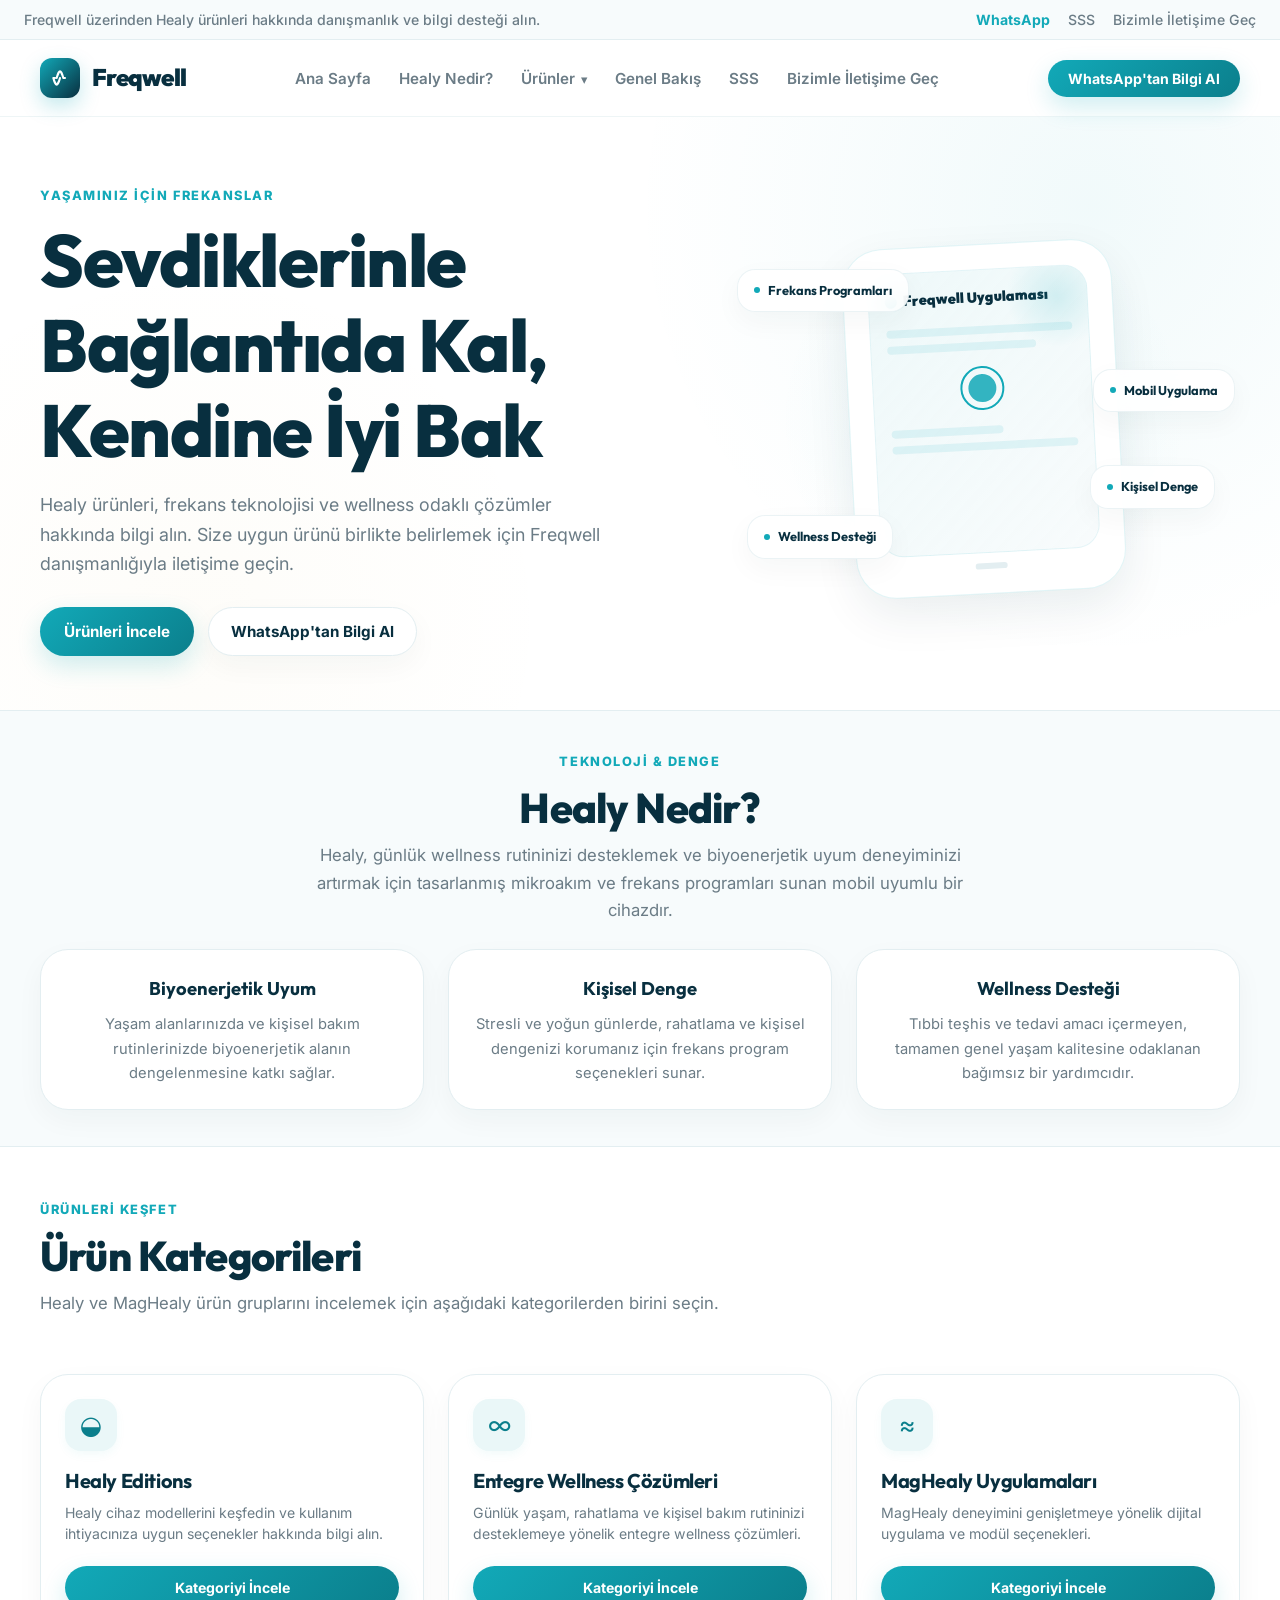
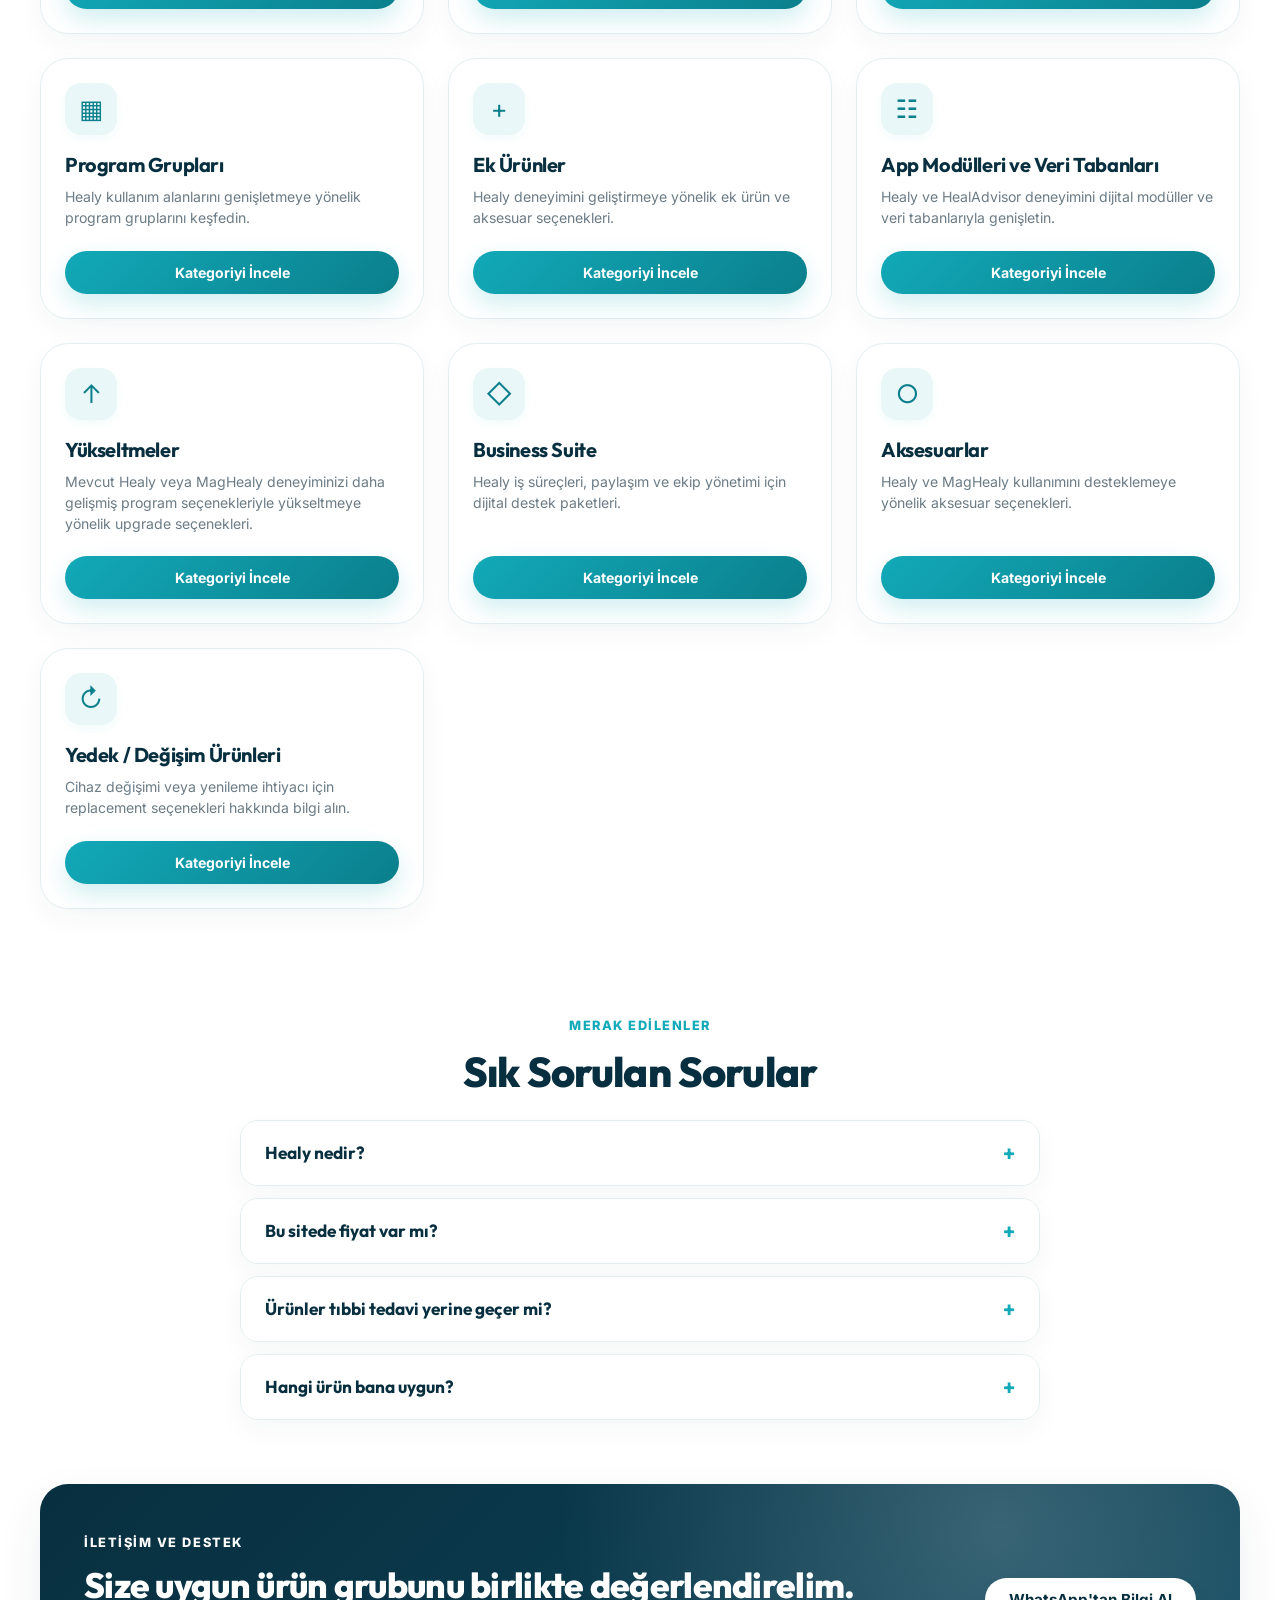
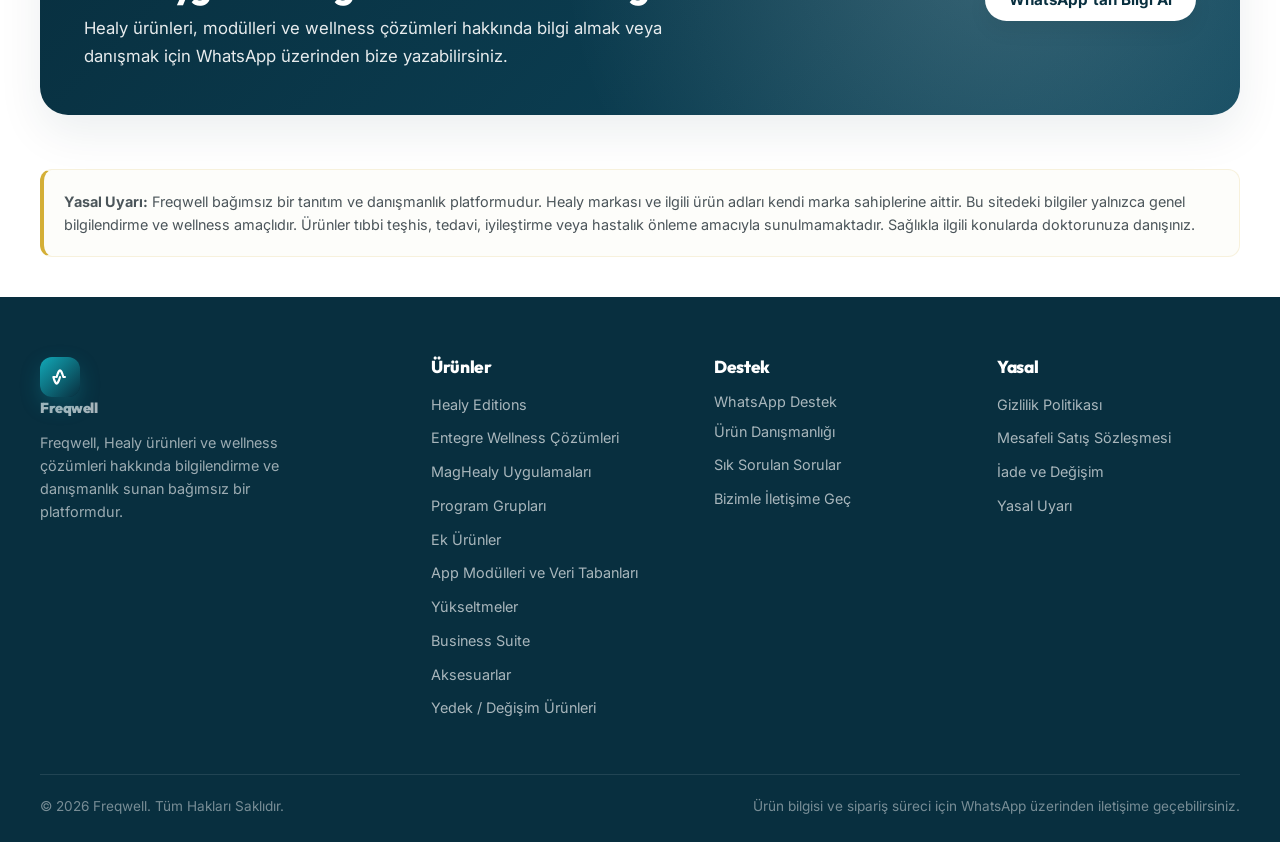
==== index.html @ 941a9c40 "Sıfırdan temiz yükleme" ====
<!DOCTYPE html>
<html lang="tr">
<head>
  <meta charset="UTF-8" />
  <meta name="viewport" content="width=device-width, initial-scale=1.0" />
  <title>Freqwell | Healy Ürünleri ve Wellness Danışmanlığı</title>
  <meta name="description" content="Freqwell üzerinden Healy ürünleri, program grupları, modüller ve wellness çözümleri hakkında bilgi alın. Ürün seçimi için WhatsApp üzerinden danışmanlık alın." />
  <meta name="robots" content="index, follow" />
  
  <!-- Open Graph / Facebook -->
  <meta property="og:type" content="website" />
  <meta property="og:url" content="https://freqwell.com/" />
  <meta property="og:title" content="Freqwell | Healy Ürünleri ve Wellness Danışmanlığı" />
  <meta property="og:description" content="Freqwell üzerinden Healy ürünleri ve wellness çözümleri hakkında bilgi edinin ve WhatsApp üzerinden ücretsiz danışmanlık alın." />
  <meta property="og:image" content="" />

  <!-- Twitter -->
  <meta property="twitter:card" content="summary_large_image" />
  <meta property="twitter:title" content="Freqwell | Healy Ürünleri ve Wellness Danışmanlığı" />
  <meta property="twitter:description" content="Freqwell üzerinden Healy ürünleri ve wellness çözümleri hakkında bilgi edinin ve WhatsApp üzerinden ücretsiz danışmanlık alın." />

  <link rel="stylesheet" href="css/style.css" />
</head>
<body data-page="home">

  <!-- 1. ÜST PROMO BAR -->
  <div class="topbar">
    <p>Freqwell üzerinden Healy ürünleri hakkında danışmanlık ve bilgi desteği alın.</p>
    <div class="topbar-links">
      <button class="link-button" data-whatsapp-general aria-label="WhatsApp Destek">WhatsApp</button>
      <a href="#faq">SSS</a>
      <a href="#contact">Bizimle İletişime Geç</a>
    </div>
  </div>

  <!-- 2. HEADER / NAVBAR -->
  <header class="site-header" id="siteHeader">
    <nav class="navbar container">
      <a class="logo" href="index.html" aria-label="Freqwell ana sayfa">
        <div class="logo-mark" aria-hidden="true">
          <svg class="logo-mark-svg" viewBox="0 0 24 24">
            <path d="M4 12h2M8 12c1-4 3-8 4-8s3 4 4 8m-4 0c-1 4-3 8-4 8s-3-4-4-8m12 0h2" />
          </svg>
        </div>
        <span>Freqwell</span>
      </a>

      <button class="menu-toggle" id="menuToggle" aria-label="Menüyü aç veya kapat" aria-expanded="false">
        <span></span>
        <span></span>
        <span></span>
      </button>

      <div class="nav-links" id="navLinks">
        <a href="#home">Ana Sayfa</a>
        <a href="#healy-nedir">Healy Nedir?</a>
        <div class="dropdown">
          <a href="#products">Ürünler <span style="font-size: 0.8rem; margin-left: 2px;">▾</span></a>
          <div class="dropdown-menu">
            <a href="pages/category-overview.html?category=editions">Healy Editions</a>
            <a href="pages/category-overview.html?category=integrated-wellness">Entegre Wellness Çözümleri</a>
            <a href="pages/category-overview.html?category=maghealy-applications">MagHealy Uygulamaları</a>
            <a href="pages/category-overview.html?category=program-groups">Program Grupları</a>
            <a href="pages/category-overview.html?category=add-ons">Ek Ürünler</a>
            <a href="pages/category-overview.html?category=app-modules">App Modülleri ve Veri Tabanları</a>
            <a href="pages/category-overview.html?category=upgrades">Yükseltmeler</a>
            <a href="pages/category-overview.html?category=business-suite">Business Suite</a>
            <a href="pages/category-overview.html?category=accessories">Aksesuarlar</a>
            <a href="pages/category-overview.html?category=replacements">Yedek / Değişim Ürünleri</a>
          </div>
        </div>
        <a href="pages/category-overview.html?category=editions">Genel Bakış</a>
        <a href="#faq">SSS</a>
        <a href="#contact">Bizimle İletişime Geç</a>
      </div>

      <button class="primary-btn header-cta" data-whatsapp-general>WhatsApp'tan Bilgi Al</button>
    </nav>
  </header>

  <main>
    <!-- 3. HERO ALANI -->
    <section class="shop-hero" id="home">
      <div class="container hero-grid">
        <div class="hero-copy reveal">
          <span class="eyebrow">Yaşamınız İçin Frekanslar</span>
          <h1>Sevdiklerinle Bağlantıda Kal, Kendine İyi Bak</h1>
          <p>
            Healy ürünleri, frekans teknolojisi ve wellness odaklı çözümler hakkında bilgi alın. Size uygun ürünü birlikte belirlemek için Freqwell danışmanlığıyla iletişime geçin.
          </p>
          <div class="hero-actions">
            <a class="primary-btn" href="#products">Ürünleri İncele</a>
            <button class="secondary-btn" data-whatsapp-general>WhatsApp'tan Bilgi Al</button>
          </div>
        </div>

        <div class="hero-visual reveal" aria-label="Soyut ürün ve uygulama mockup vitrini">
          <div class="mock-device">
            <div class="mock-screen">
              <div class="mock-app-logo">
                <span></span>
                Freqwell Uygulaması
              </div>
              <div class="mock-screen-content">
                <div class="mock-bar"></div>
                <div class="mock-bar medium"></div>
                <div class="mock-app-circle"></div>
                <div class="mock-bar short"></div>
                <div class="mock-bar"></div>
              </div>
            </div>
            <div class="mock-dot"></div>
          </div>
          <div class="floating-card one">Frekans Programları</div>
          <div class="floating-card two">Mobil Uygulama</div>
          <div class="floating-card three">Wellness Desteği</div>
          <div class="floating-card four">Kişisel Denge</div>
        </div>
      </div>
    </section>



    <!-- EK: HEALY NEDİR BİLGİLENDİRME BANT ALANI -->
    <section class="info-band" id="healy-nedir">
      <div class="container">
        <div class="section-heading center reveal">
          <span class="eyebrow">Teknoloji & Denge</span>
          <h2>Healy Nedir?</h2>
          <p>
            Healy, günlük wellness rutininizi desteklemek ve biyoenerjetik uyum deneyiminizi artırmak için tasarlanmış mikroakım ve frekans programları sunan mobil uyumlu bir cihazdır.
          </p>
        </div>
        <div class="info-grid">
          <div class="info-card reveal">
            <strong>Biyoenerjetik Uyum</strong>
            <p>Yaşam alanlarınızda ve kişisel bakım rutinlerinizde biyoenerjetik alanın dengelenmesine katkı sağlar.</p>
          </div>
          <div class="info-card reveal">
            <strong>Kişisel Denge</strong>
            <p>Stresli ve yoğun günlerde, rahatlama ve kişisel dengenizi korumanız için frekans program seçenekleri sunar.</p>
          </div>
          <div class="info-card reveal">
            <strong>Wellness Desteği</strong>
            <p>Tıbbi teşhis ve tedavi amacı içermeyen, tamamen genel yaşam kalitesine odaklanan bağımsız bir yardımcıdır.</p>
          </div>
        </div>
      </div>
    </section>

    <!-- 5. SHOP / ÜRÜNLER BÖLÜMÜ -->
    <section class="products-section" id="products">
      <div class="container">
        <div class="section-heading reveal">
          <span class="eyebrow">Ürünleri Keşfet</span>
          <h2>Ürün Kategorileri</h2>
          <p>Healy ve MagHealy ürün gruplarını incelemek için aşağıdaki kategorilerden birini seçin.</p>
        </div>

        <div id="productSections" class="product-sections">
          <!-- JS dinamik olarak kategorileri ve ürün kartlarını basacak -->
        </div>
      </div>
    </section>

    <!-- 7. SIK SORULAN SORULAR -->
    <section class="faq-section" id="faq">
      <div class="container narrow">
        <div class="section-heading center reveal">
          <span class="eyebrow">Merak Edilenler</span>
          <h2>Sık Sorulan Sorular</h2>
        </div>

        <div class="faq-list reveal">
          <div class="faq-item">
            <button class="faq-question">Healy nedir?</button>
            <div class="faq-answer">
              Healy, mobil uygulama ile kullanılan frekans ve mikroakım temelli wellness cihazları ve dijital programlardan oluşan bir ekosistem olarak tanıtılır. Kişisel kullanım deneyiminde biyoenerjetik uyumu destekler.
            </div>
          </div>
          <div class="faq-item">
            <button class="faq-question">Bu sitede fiyat var mı?</button>
            <div class="faq-answer">
              Hayır. Freqwell'de fiyat, ödeme veya sepet sistemi yoktur. Ürün bilgisi ve danışmanlık almak için doğrudan WhatsApp üzerinden bizimle iletişime geçebilirsiniz.
            </div>
          </div>
          <div class="faq-item">
            <button class="faq-question">Ürünler tıbbi tedavi yerine geçer mi?</button>
            <div class="faq-answer">
              Hayır. Bu sitedeki bilgiler yalnızca genel bilgilendirme ve wellness amaçlıdır. Cihazlar tıbbi teşhis, tedavi, iyileştirme veya hastalık önleme amacıyla sunulmamaktadır. Sağlık konularında mutlaka doktorunuza danışınız.
            </div>
          </div>
          <div class="faq-item">
            <button class="faq-question">Hangi ürün bana uygun?</button>
            <div class="faq-answer">
              Ürün seçimi kişisel kullanım rutininize, hedeflerinize ve mevcut cihaz durumunuza göre değişebilir. Size en uygun ürün grubunu belirlemek için WhatsApp üzerinden ücretsiz bilgi ve danışmanlık alabilirsiniz.
            </div>
          </div>
        </div>
      </div>
    </section>

    <!-- 8. İLETİŞİM / CTA -->
    <section class="contact-cta" id="contact">
      <div class="container cta-card reveal">
        <div>
          <span class="eyebrow">İletişim ve Destek</span>
          <h2>Size uygun ürün grubunu birlikte değerlendirelim.</h2>
          <p>Healy ürünleri, modülleri ve wellness çözümleri hakkında bilgi almak veya danışmak için WhatsApp üzerinden bize yazabilirsiniz.</p>
        </div>
        <button class="primary-btn" data-whatsapp-general>WhatsApp'tan Bilgi Al</button>
      </div>
    </section>

    <!-- YASAL UYARI -->
    <section class="legal-note">
      <div class="container">
        <p>
          <strong>Yasal Uyarı:</strong> Freqwell bağımsız bir tanıtım ve danışmanlık platformudur. Healy markası ve ilgili ürün adları kendi marka sahiplerine aittir. Bu sitedeki bilgiler yalnızca genel bilgilendirme ve wellness amaçlıdır. Ürünler tıbbi teşhis, tedavi, iyileştirme veya hastalık önleme amacıyla sunulmamaktadır. Sağlıkla ilgili konularda doktorunuza danışınız.
        </p>
      </div>
    </section>
  </main>

  <!-- 9. FOOTER -->
  <footer class="site-footer">
    <div class="container footer-grid">
      <div>
        <a class="logo footer-logo" href="index.html">
          <div class="logo-mark" aria-hidden="true">
            <svg class="logo-mark-svg" viewBox="0 0 24 24">
              <path d="M4 12h2M8 12c1-4 3-8 4-8s3 4 4 8m-4 0c-1 4-3 8-4 8s-3-4-4-8m12 0h2" />
            </svg>
          </div>
          <span>Freqwell</span>
        </a>
        <p>Freqwell, Healy ürünleri ve wellness çözümleri hakkında bilgilendirme ve danışmanlık sunan bağımsız bir platformdur.</p>
      </div>
      <div>
        <h3>Ürünler</h3>
        <a href="pages/category-overview.html?category=editions">Healy Editions</a>
        <a href="pages/category-overview.html?category=integrated-wellness">Entegre Wellness Çözümleri</a>
        <a href="pages/category-overview.html?category=maghealy-applications">MagHealy Uygulamaları</a>
        <a href="pages/category-overview.html?category=program-groups">Program Grupları</a>
        <a href="pages/category-overview.html?category=add-ons">Ek Ürünler</a>
        <a href="pages/category-overview.html?category=app-modules">App Modülleri ve Veri Tabanları</a>
        <a href="pages/category-overview.html?category=upgrades">Yükseltmeler</a>
        <a href="pages/category-overview.html?category=business-suite">Business Suite</a>
        <a href="pages/category-overview.html?category=accessories">Aksesuarlar</a>
        <a href="pages/category-overview.html?category=replacements">Yedek / Değişim Ürünleri</a>
      </div>
      <div>
        <h3>Destek</h3>
        <button class="footer-link-btn" data-whatsapp-general>WhatsApp Destek</button>
        <a href="#healy-nedir">Ürün Danışmanlığı</a>
        <a href="#faq">Sık Sorulan Sorular</a>
        <a href="#contact">Bizimle İletişime Geç</a>
      </div>
      <div>
        <h3>Yasal</h3>
        <a href="#contact">Gizlilik Politikası</a>
        <a href="#contact">Mesafeli Satış Sözleşmesi</a>
        <a href="#contact">İade ve Değişim</a>
        <a href="#contact">Yasal Uyarı</a>
      </div>
    </div>
    <div class="container footer-bottom">
      <span>© 2026 Freqwell. Tüm Hakları Saklıdır.</span>
      <span>Ürün bilgisi ve sipariş süreci için WhatsApp üzerinden iletişime geçebilirsiniz.</span>
    </div>
  </footer>

  <div class="toast" id="toast" role="status" aria-live="polite"></div>
  <script src="js/script.js"></script>
</body>
</html>
---- css/style.css ----
@import url('https://fonts.googleapis.com/css2?family=Inter:wght@300;400;500;600;700;800&family=Outfit:wght@400;500;600;700;800;900&display=swap');

:root {
  --primary: #082f3f;       /* Koyu lacivert başlıklar */
  --secondary: #eaf7f8;     /* Soft petrol mavisi/turkuaz yardımcı */
  --accent: #12a9b8;        /* Petrol mavisi / turkuaz vurgu */
  --accent-dark: #0b7f8c;   /* Koyu turkuaz vurgu */
  --background: #ffffff;    /* Beyaz ağırlıklı arka plan */
  --surface: #f7fbfc;       /* Soft gri-mavi kart yüzeyleri */
  --text: #102a34;          /* Okunabilir koyu metin */
  --muted: #6b7c86;         /* İkincil metin */
  --border: #e3eef1;        /* İnce sınırlar */
  --shadow: 0 18px 45px rgba(8, 47, 63, 0.08); /* Yumuşak gölge */
  --shadow-soft: 0 10px 28px rgba(8, 47, 63, 0.04);
  --gold: #d4af37;          /* Yardımcı soft altın rengi */
  --radius: 28px;
  --radius-sm: 16px;
  --container: 1200px;
  --transition: all 0.3s cubic-bezier(0.16, 1, 0.3, 1);
}

* {
  box-sizing: border-box;
  margin: 0;
  padding: 0;
}

html {
  scroll-behavior: smooth;
  scroll-padding-top: 100px;
}

body {
  font-family: 'Inter', ui-sans-serif, system-ui, -apple-system, sans-serif;
  color: var(--text);
  background: var(--background);
  line-height: 1.65;
  -webkit-font-smoothing: antialiased;
}

body.menu-open {
  overflow: hidden;
}

a {
  color: inherit;
  text-decoration: none;
  transition: var(--transition);
}

button {
  font-family: inherit;
  border: none;
  background: none;
  cursor: pointer;
  outline: none;
}

/* Typography */
h1, h2, h3, h4 {
  font-family: 'Outfit', sans-serif;
  color: var(--primary);
  font-weight: 800;
  line-height: 1.15;
  letter-spacing: -0.02em;
}

h1 {
  font-size: clamp(2.6rem, 6.5vw, 4.6rem);
}

h2 {
  font-size: clamp(2rem, 4vw, 2.6rem);
}

h3 {
  font-size: clamp(1.2rem, 2.5vw, 1.45rem);
}

p {
  color: var(--muted);
}

/* Layout Utilities */
.container {
  width: min(var(--container), calc(100% - 48px));
  margin: 0 auto;
}

.narrow {
  width: min(800px, calc(100% - 48px));
}

/* Topbar */
.topbar {
  background: var(--surface);
  border-bottom: 1px solid var(--border);
  padding: 8px 24px;
  display: flex;
  justify-content: space-between;
  align-items: center;
  gap: 20px;
  font-size: 0.88rem;
  color: var(--muted);
}

.topbar p {
  margin: 0;
  font-weight: 500;
}

.topbar-links {
  display: flex;
  align-items: center;
  gap: 18px;
}

.topbar-links a {
  color: var(--muted);
  font-weight: 500;
}

.topbar-links a:hover {
  color: var(--accent);
}

.link-button {
  color: var(--accent);
  font-weight: 700;
  font-size: 0.88rem;
  display: inline-flex;
  align-items: center;
  gap: 4px;
}

.link-button:hover {
  color: var(--accent-dark);
}

/* Sticky Header */
.site-header {
  position: sticky;
  top: 0;
  z-index: 100;
  background: rgba(255, 255, 255, 0.85);
  backdrop-filter: blur(20px);
  -webkit-backdrop-filter: blur(20px);
  border-bottom: 1px solid rgba(227, 238, 241, 0.6);
  transition: var(--transition);
}

.site-header.scrolled {
  box-shadow: var(--shadow-soft);
  background: rgba(255, 255, 255, 0.95);
  border-bottom-color: var(--border);
}

.navbar {
  min-height: 76px;
  display: flex;
  align-items: center;
  justify-content: space-between;
  gap: 24px;
}

/* Logo Design */
.logo {
  display: inline-flex;
  align-items: center;
  gap: 12px;
  font-family: 'Outfit', sans-serif;
  font-weight: 900;
  font-size: 1.5rem;
  letter-spacing: -0.03em;
  color: var(--primary);
}

.logo-mark {
  width: 40px;
  height: 40px;
  display: grid;
  place-items: center;
  border-radius: 12px;
  background: linear-gradient(135deg, var(--accent), var(--primary));
  color: #ffffff;
  box-shadow: 0 8px 20px rgba(18, 169, 184, 0.25);
  font-weight: 900;
  font-size: 1.3rem;
  position: relative;
  overflow: hidden;
}

.logo-mark::after {
  content: "";
  position: absolute;
  top: 0; left: -100%;
  width: 50%; height: 100%;
  background: linear-gradient(90deg, transparent, rgba(255,255,255,0.3), transparent);
  transform: skewX(-20deg);
  animation: shine 6s infinite;
}

@keyframes shine {
  0% { left: -100%; }
  20% { left: 200%; }
  100% { left: 200%; }
}

.logo-mark-svg {
  width: 20px;
  height: 20px;
  stroke: currentColor;
  stroke-width: 2.5;
  stroke-linecap: round;
  stroke-linejoin: round;
  fill: none;
}

.nav-links {
  display: flex;
  align-items: center;
  gap: 28px;
  font-weight: 600;
  font-size: 0.95rem;
  color: var(--muted);
}

.nav-links a {
  position: relative;
  padding: 6px 0;
}

.nav-links a::after {
  content: "";
  position: absolute;
  bottom: 0; left: 0;
  width: 0; height: 2px;
  background-color: var(--accent);
  transition: var(--transition);
}

.nav-links a:hover {
  color: var(--primary);
}

.nav-links a:hover::after {
  width: 100%;
}

.menu-toggle {
  display: none;
  width: 46px;
  height: 46px;
  border: 1px solid var(--border);
  background: var(--background);
  border-radius: 14px;
  flex-direction: column;
  align-items: center;
  justify-content: center;
  gap: 5px;
  transition: var(--transition);
}

.menu-toggle span {
  width: 22px;
  height: 2px;
  background-color: var(--primary);
  border-radius: 10px;
  transition: var(--transition);
}

/* Buttons styling */
.primary-btn, .secondary-btn, .overview-btn, .filter-btn {
  display: inline-flex;
  align-items: center;
  justify-content: center;
  gap: 8px;
  border-radius: 999px;
  font-weight: 700;
  font-size: 0.95rem;
  transition: var(--transition);
}

.primary-btn {
  padding: 12px 24px;
  background: linear-gradient(135deg, var(--accent), var(--accent-dark));
  color: #ffffff;
  box-shadow: 0 10px 24px rgba(18, 169, 184, 0.2);
}

.primary-btn:hover {
  transform: translateY(-3px);
  box-shadow: 0 14px 30px rgba(18, 169, 184, 0.3);
}

.secondary-btn {
  padding: 11px 22px;
  background: #ffffff;
  color: var(--primary);
  border: 1px solid var(--border);
  box-shadow: var(--shadow-soft);
}

.secondary-btn:hover {
  transform: translateY(-3px);
  border-color: var(--accent);
  color: var(--accent);
  box-shadow: var(--shadow);
}

.secondary-btn.small {
  padding: 8px 16px;
  font-size: 0.85rem;
}

.header-cta {
  font-size: 0.88rem;
  padding: 10px 20px;
}

/* Hero Section */
.shop-hero {
  padding: 64px 0 54px;
  background: 
    radial-gradient(circle at 85% 15%, rgba(18, 169, 184, 0.06), transparent 38%),
    radial-gradient(circle at 15% 85%, rgba(212, 175, 55, 0.03), transparent 30%),
    #ffffff;
  position: relative;
  overflow: hidden;
}

.hero-grid {
  display: grid;
  grid-template-columns: 1.1fr 0.9fr;
  gap: 60px;
  align-items: center;
}

.eyebrow {
  display: inline-block;
  font-size: 0.8rem;
  font-weight: 800;
  text-transform: uppercase;
  letter-spacing: 0.12em;
  color: var(--accent);
  margin-bottom: 12px;
}

.hero-copy p {
  margin: 18px 0 28px;
  font-size: 1.12rem;
  max-width: 580px;
  color: var(--muted);
}

.hero-actions {
  display: flex;
  gap: 14px;
  flex-wrap: wrap;
}

/* Hero CSS Mockup Area */
.hero-visual {
  position: relative;
  display: grid;
  place-items: center;
  min-height: 400px;
}

.hero-visual::before {
  content: "";
  position: absolute;
  width: 90%;
  height: 90%;
  border-radius: 50%;
  background: radial-gradient(circle, rgba(18, 169, 184, 0.06) 0%, transparent 70%);
  z-index: 1;
}

.mock-device {
  width: min(270px, 75vw);
  height: 350px;
  border-radius: 40px;
  background: #ffffff;
  border: 1px solid rgba(18, 169, 184, 0.12);
  box-shadow: var(--shadow);
  padding: 24px;
  position: relative;
  z-index: 2;
  transform: rotate(-3deg);
  display: flex;
  flex-direction: column;
  justify-content: space-between;
}

.mock-screen {
  flex-grow: 1;
  border-radius: 24px;
  background: linear-gradient(135deg, rgba(234, 247, 248, 0.8) 0%, rgba(247, 251, 252, 0.9) 100%);
  border: 1px solid rgba(18, 169, 184, 0.08);
  position: relative;
  overflow: hidden;
  padding: 16px;
}

.mock-screen::before {
  content: "";
  position: absolute;
  width: 120px;
  height: 120px;
  border-radius: 50%;
  background: radial-gradient(circle, rgba(18, 169, 184, 0.15) 0%, transparent 60%);
  right: -30px;
  top: -30px;
}

.mock-app-logo {
  font-family: 'Outfit', sans-serif;
  font-weight: 900;
  font-size: 0.9rem;
  color: var(--primary);
  display: flex;
  align-items: center;
  gap: 6px;
  margin-bottom: 16px;
}

.mock-app-logo span {
  width: 12px;
  height: 12px;
  background: var(--accent);
  border-radius: 50%;
}

.mock-screen-content {
  display: grid;
  gap: 8px;
}

.mock-bar {
  height: 8px;
  background: rgba(18, 169, 184, 0.1);
  border-radius: 99px;
  width: 100%;
}

.mock-bar.short {
  width: 60%;
}

.mock-bar.medium {
  width: 80%;
}

.mock-app-circle {
  width: 44px;
  height: 44px;
  border-radius: 50%;
  border: 2px solid var(--accent);
  margin: 8px auto;
  display: grid;
  place-items: center;
  position: relative;
}

.mock-app-circle::after {
  content: "";
  width: 28px;
  height: 28px;
  background: var(--accent);
  border-radius: 50%;
  opacity: 0.85;
}

.mock-dot {
  width: 32px;
  height: 6px;
  background: var(--border);
  border-radius: 99px;
  margin: 10px auto 0;
}

/* Floating Cards styling */
.floating-card {
  position: absolute;
  padding: 10px 16px;
  background: rgba(255, 255, 255, 0.9);
  border: 1px solid rgba(227, 238, 241, 0.7);
  box-shadow: var(--shadow-soft);
  backdrop-filter: blur(10px);
  border-radius: 18px;
  font-family: 'Outfit', sans-serif;
  font-weight: 700;
  font-size: 0.8rem;
  color: var(--primary);
  z-index: 3;
  display: flex;
  align-items: center;
  gap: 8px;
}

.floating-card::before {
  content: "";
  width: 6px;
  height: 6px;
  border-radius: 50%;
  background: var(--accent);
}

.floating-card.one {
  top: 50px;
  left: 10px;
  animation: float1 5s ease-in-out infinite;
}

.floating-card.two {
  top: 150px;
  right: 5px;
  animation: float2 6s ease-in-out infinite 0.5s;
}

.floating-card.three {
  bottom: 60px;
  left: 20px;
  animation: float1 5.5s ease-in-out infinite 1s;
}

.floating-card.four {
  bottom: 110px;
  right: 25px;
  animation: float2 5.2s ease-in-out infinite 1.5s;
}

@keyframes float1 {
  0%, 100% { transform: translateY(0); }
  50% { transform: translateY(-8px); }
}

@keyframes float2 {
  0%, 100% { transform: translateY(0); }
  50% { transform: translateY(-6px); }
}

/* Category Strip Section */
.category-strip-section {
  padding: 24px 0 10px;
  background: var(--surface);
  border-top: 1px solid var(--border);
  border-bottom: 1px solid var(--border);
}

.category-strip {
  display: flex;
  gap: 14px;
  overflow-x: auto;
  padding: 6px 0 16px;
  scrollbar-width: none; /* Firefox */
}

.category-strip::-webkit-scrollbar {
  display: none; /* Safari & Chrome */
}

.category-card {
  flex-shrink: 0;
  min-width: 140px;
  padding: 14px;
  background: #ffffff;
  border: 1px solid var(--border);
  border-radius: 20px;
  display: flex;
  flex-direction: column;
  align-items: center;
  justify-content: center;
  gap: 8px;
  text-align: center;
  box-shadow: var(--shadow-soft);
  color: var(--primary);
  font-weight: 700;
  font-size: 0.85rem;
}

.category-card:hover {
  transform: translateY(-4px);
  box-shadow: var(--shadow);
  border-color: var(--accent);
}

.category-icon {
  width: 40px;
  height: 40px;
  border-radius: 50%;
  background: var(--secondary);
  color: var(--accent-dark);
  display: grid;
  place-items: center;
  font-size: 1.15rem;
  font-weight: 500;
  transition: var(--transition);
}

.category-card:hover .category-icon {
  background: var(--accent);
  color: #ffffff;
}

/* Products Section */
.products-section {
  padding: 48px 0;
}

.section-heading {
  margin-bottom: 24px;
}

.section-heading.center {
  text-align: center;
  margin-left: auto;
  margin-right: auto;
}

.section-heading p {
  font-size: 1.05rem;
  margin-top: 10px;
  max-width: 680px;
}

.section-heading.center p {
  margin-left: auto;
  margin-right: auto;
}

/* Filters Bar */
.filter-bar {
  display: flex;
  flex-wrap: wrap;
  gap: 8px;
  margin-bottom: 28px;
}

.filter-btn {
  padding: 8px 16px;
  background: #ffffff;
  color: var(--primary);
  border: 1px solid var(--border);
  font-size: 0.85rem;
}

.filter-btn.active, .filter-btn:hover {
  background: var(--primary);
  color: #ffffff;
  border-color: var(--primary);
  box-shadow: var(--shadow-soft);
}

.product-sections {
  display: grid;
  gap: 44px;
}

.product-category-section {
  scroll-margin-top: 110px;
  transition: opacity 0.4s ease;
}

.category-header {
  display: flex;
  align-items: flex-end;
  justify-content: space-between;
  gap: 20px;
  margin-bottom: 16px;
  border-bottom: 1px solid var(--border);
  padding-bottom: 12px;
}

.category-header h2 {
  font-size: 1.65rem;
}

.category-header p {
  margin-top: 6px;
  font-size: 0.92rem;
  color: var(--muted);
  max-width: 700px;
}

.overview-btn {
  flex-shrink: 0;
  padding: 8px 18px;
  background: var(--secondary);
  color: var(--accent-dark);
  font-size: 0.85rem;
  border: 1px solid rgba(18, 169, 184, 0.1);
}

.overview-btn:hover {
  background: var(--accent);
  color: #ffffff;
}

/* Product Grid */
.product-grid {
  display: grid;
  grid-template-columns: repeat(3, minmax(0, 1fr));
  gap: 20px;
}

.product-card {
  background: #ffffff;
  border: 1px solid var(--border);
  border-radius: var(--radius);
  padding: 20px;
  display: flex;
  flex-direction: column;
  min-height: 100%;
  box-shadow: var(--shadow-soft);
  transition: var(--transition);
}

.product-card:hover {
  transform: translateY(-6px);
  box-shadow: var(--shadow);
  border-color: rgba(18, 169, 184, 0.2);
}

/* Ürün Görsel Alanı */
.product-art {
  height: 160px;
  background-color: #fafdfd;
  border-radius: 20px;
  margin-bottom: 16px;
  overflow: hidden;
  position: relative;
  border: 1px solid rgba(227, 238, 241, 0.5);
  padding: 12px;
  background-origin: content-box;
}

.product-title-link:hover {
  color: var(--accent);
}

.product-card h3 {
  margin-bottom: 8px;
  font-size: 1.25rem;
  line-height: 1.25;
}

.product-card p {
  font-size: 0.9rem;
  color: var(--muted);
  flex-grow: 1;
  margin-bottom: 14px;
}

.badge-row {
  display: flex;
  flex-wrap: wrap;
  gap: 6px;
  margin: 10px 0 16px;
}

.badge {
  font-size: 0.72rem;
  padding: 4px 9px;
  background: var(--surface);
  border: 1px solid var(--border);
  color: var(--primary);
  border-radius: 99px;
  font-weight: 600;
}

.product-card-actions {
  display: flex;
  flex-direction: column;
  gap: 8px;
  margin-top: auto;
  width: 100%;
}

.product-card .primary-btn {
  width: 100%;
  padding: 10px 16px;
  font-size: 0.88rem;
}

/* Info Band (Bulletproof Info Cards) */
.info-band {
  padding: 36px 0;
  background: var(--surface);
  border-top: 1px solid var(--border);
  border-bottom: 1px solid var(--border);
}

.info-grid {
  display: grid;
  grid-template-columns: repeat(3, minmax(0, 1fr));
  gap: 24px;
}

.info-card {
  background: #ffffff;
  border: 1px solid var(--border);
  border-radius: var(--radius);
  padding: 24px;
  box-shadow: var(--shadow-soft);
  text-align: center;
}

.info-card strong {
  display: block;
  font-family: 'Outfit', sans-serif;
  font-size: 1.15rem;
  color: var(--primary);
  margin-bottom: 8px;
}

.info-card p {
  font-size: 0.92rem;
  color: var(--muted);
}

/* FAQ Accordion Section */
.faq-section {
  padding: 54px 0;
}

.faq-list {
  display: grid;
  gap: 12px;
}

.faq-item {
  border: 1px solid var(--border);
  border-radius: 18px;
  background: #ffffff;
  overflow: hidden;
  box-shadow: var(--shadow-soft);
  transition: var(--transition);
}

.faq-item:hover {
  border-color: rgba(18, 169, 184, 0.2);
}

.faq-question {
  width: 100%;
  padding: 18px 24px;
  text-align: left;
  background: #ffffff;
  color: var(--primary);
  font-family: 'Outfit', sans-serif;
  font-size: 1.08rem;
  font-weight: 700;
  display: flex;
  justify-content: space-between;
  align-items: center;
  gap: 20px;
}

.faq-question::after {
  content: "+";
  font-size: 1.35rem;
  color: var(--accent);
  transition: transform 0.3s ease;
}

.faq-item.open .faq-question::after {
  transform: rotate(45deg);
  content: "+";
}

.faq-answer {
  max-height: 0;
  overflow: hidden;
  padding: 0 24px;
  color: var(--muted);
  font-size: 0.94rem;
  transition: max-height 0.3s cubic-bezier(0.16, 1, 0.3, 1), padding 0.3s ease;
}

.faq-item.open .faq-answer {
  max-height: 300px;
  padding-bottom: 20px;
}

/* Contact CTA Box */
.contact-cta {
  padding: 10px 0 54px;
}

.cta-card {
  padding: 44px;
  background: 
    radial-gradient(circle at 80% 20%, rgba(234, 247, 248, 0.2), transparent 45%),
    linear-gradient(135deg, var(--primary) 0%, #0d465c 100%);
  border-radius: var(--radius);
  color: #ffffff;
  display: flex;
  align-items: center;
  justify-content: space-between;
  gap: 36px;
  box-shadow: var(--shadow);
}

.cta-card h2, .cta-card p, .cta-card .eyebrow {
  color: #ffffff;
}

.cta-card h2 {
  font-size: clamp(1.6rem, 3.5vw, 2.2rem);
}

.cta-card p {
  margin-top: 10px;
  font-size: 1.05rem;
  opacity: 0.9;
  max-width: 640px;
}

.cta-card .primary-btn {
  background: #ffffff;
  color: var(--primary);
  box-shadow: 0 10px 20px rgba(0,0,0,0.06);
  flex-shrink: 0;
}

.cta-card .primary-btn:hover {
  background: var(--secondary);
  color: var(--accent-dark);
}

/* Legal disclaimer banner */
.legal-note {
  padding: 0 0 40px;
}

.legal-note p, .overview-warning p {
  padding: 20px;
  background: #fdfdfa;
  border: 1px solid rgba(212, 175, 55, 0.15);
  border-left: 4px solid var(--gold);
  border-radius: 12px;
  font-size: 0.9rem;
  color: #4b555a;
  line-height: 1.6;
}

/* Premium Footer */
.site-footer {
  padding: 60px 0 24px;
  background: var(--primary);
  color: rgba(255, 255, 255, 0.75);
}

.footer-grid {
  display: grid;
  grid-template-columns: 1.3fr repeat(3, 0.9fr);
  gap: 40px;
  margin-bottom: 44px;
}

.footer-logo {
  color: #ffffff;
  margin-bottom: 16px;
}

.footer-grid p {
  font-size: 0.9rem;
  color: rgba(255, 255, 255, 0.6);
  max-width: 280px;
  line-height: 1.6;
}

.footer-grid h3 {
  color: #ffffff;
  font-size: 1.08rem;
  margin-bottom: 16px;
}

.footer-grid a, .footer-link-btn {
  display: block;
  font-size: 0.9rem;
  color: rgba(255, 255, 255, 0.65);
  margin-bottom: 10px;
  transition: var(--transition);
}

.footer-grid a:hover, .footer-link-btn:hover {
  color: #ffffff;
  transform: translateX(3px);
}

.footer-bottom {
  border-top: 1px solid rgba(255, 255, 255, 0.1);
  padding-top: 20px;
  display: flex;
  justify-content: space-between;
  align-items: center;
  font-size: 0.85rem;
  color: rgba(255, 255, 255, 0.45);
}

/* Toast alert */
.toast {
  position: fixed;
  bottom: 30px;
  left: 50%;
  transform: translate(-50%, 40px);
  opacity: 0;
  pointer-events: none;
  background: var(--primary);
  color: #ffffff;
  padding: 12px 24px;
  border-radius: 99px;
  font-weight: 600;
  font-size: 0.9rem;
  box-shadow: var(--shadow);
  z-index: 200;
  transition: var(--transition);
}

.toast.show {
  opacity: 1;
  transform: translate(-50%, 0);
}

/* Overview Template Specifics */
.breadcrumb {
  padding: 24px 0 6px;
  font-size: 0.88rem;
  color: var(--muted);
  font-weight: 500;
}

.breadcrumb a {
  color: var(--accent);
  font-weight: 700;
}

.breadcrumb a:hover {
  color: var(--accent-dark);
}

.overview-hero {
  padding: 44px 0 50px;
  background: 
    radial-gradient(circle at 80% 20%, rgba(18, 169, 184, 0.06), transparent 40%),
    #ffffff;
}

.overview-hero-grid {
  display: grid;
  grid-template-columns: 1.15fr 0.85fr;
  gap: 40px;
  align-items: center;
}

.overview-hero h1 {
  font-size: clamp(2.2rem, 5vw, 3.4rem);
}

.overview-hero .subtitle {
  font-size: 1.2rem;
  color: var(--accent-dark);
  margin-top: 10px;
}

.overview-hero .desc-text {
  margin: 14px 0 24px;
  font-size: 1.05rem;
  line-height: 1.7;
}

.overview-mock {
  height: 280px;
  background: linear-gradient(135deg, rgba(234, 247, 248, 0.6) 0%, rgba(247, 251, 252, 0.9) 100%);
  border: 1px solid rgba(18, 169, 184, 0.15);
  border-radius: var(--radius);
  box-shadow: var(--shadow);
  display: grid;
  place-items: center;
  position: relative;
  overflow: hidden;
}

.mock-card-inner {
  width: 70%;
  height: 70%;
  background: #ffffff;
  border-radius: 20px;
  border: 1px solid rgba(18, 169, 184, 0.1);
  box-shadow: var(--shadow-soft);
  position: relative;
  display: grid;
  place-items: center;
}

.mock-pulse {
  width: 38px;
  height: 38px;
  border-radius: 50%;
  background: var(--secondary);
  border: 2px solid var(--accent);
  animation: pulseEffect 2s infinite;
}

@keyframes pulseEffect {
  0% { transform: scale(0.95); box-shadow: 0 0 0 0 rgba(18, 169, 184, 0.3); }
  70% { transform: scale(1.1); box-shadow: 0 0 0 12px rgba(18, 169, 184, 0); }
  100% { transform: scale(0.95); box-shadow: 0 0 0 0 rgba(18, 169, 184, 0); }
}

.overview-section {
  padding: 44px 0;
}

.overview-section.alt {
  background: var(--surface);
  border-top: 1px solid var(--border);
  border-bottom: 1px solid var(--border);
}

.overview-split {
  display: grid;
  grid-template-columns: 1fr 1fr;
  gap: 24px;
}

.overview-list-card {
  background: #ffffff;
  border: 1px solid var(--border);
  border-radius: var(--radius);
  padding: 28px;
  box-shadow: var(--shadow-soft);
}

.overview-list-card h2 {
  font-size: 1.45rem;
  margin-bottom: 16px;
}

.clean-list {
  list-style: none;
}

.clean-list li {
  display: flex;
  align-items: flex-start;
  gap: 10px;
  margin-bottom: 12px;
  color: var(--muted);
  font-size: 0.95rem;
}

.clean-list li::before {
  content: "✔";
  color: var(--accent);
  font-weight: 900;
  font-size: 1.05rem;
}

.overview-cta {
  padding: 10px 0 54px;
}

.overview-warning {
  padding: 0 0 54px;
}

.error-state {
  min-height: 50vh;
  display: flex;
  align-items: center;
  justify-content: center;
  text-align: center;
}

.error-state h1 {
  margin: 10px 0;
}

.error-state p {
  margin-bottom: 20px;
}

/* Product Detail Page */
.simple-page {
  min-height: 55vh;
  padding: 40px 0 60px;
  background: var(--surface);
  display: grid;
  place-items: center;
}

.product-placeholder-card {
  background: #ffffff;
  border: 1px solid var(--border);
  border-radius: var(--radius);
  padding: 44px;
  max-width: 720px;
  box-shadow: var(--shadow);
  text-align: center;
}

.product-placeholder-card p {
  margin: 14px 0 24px;
  font-size: 1.05rem;
}

.product-placeholder-card .primary-btn {
  padding: 12px 36px;
}

/* Animations reveal */
.reveal {
  opacity: 0;
  transform: translateY(20px);
  transition: opacity 0.6s cubic-bezier(0.16, 1, 0.3, 1), transform 0.6s cubic-bezier(0.16, 1, 0.3, 1);
}

.reveal.visible {
  opacity: 1;
  transform: translateY(0);
}

.hidden {
  display: none !important;
}

/* Responsive Media Queries */
@media (max-width: 1100px) {
  .product-grid {
    grid-template-columns: repeat(2, minmax(0, 1fr));
  }
  
  .category-strip {
    padding-left: 4px;
  }
}

@media (max-width: 900px) {
  .topbar {
    flex-direction: column;
    padding: 10px;
    text-align: center;
    gap: 6px;
  }
  
  .menu-toggle {
    display: flex;
  }
  
  .header-cta {
    display: none;
  }
  
  .nav-links {
    position: fixed;
    top: 116px; left: 24px; right: 24px;
    background: #ffffff;
    border: 1px solid var(--border);
    border-radius: 20px;
    box-shadow: var(--shadow);
    padding: 20px;
    flex-direction: column;
    align-items: stretch;
    gap: 12px;
    display: none;
    z-index: 100;
  }
  
  .nav-links.open {
    display: flex;
  }
  
  .nav-links a {
    padding: 10px 16px;
    background: var(--surface);
    border-radius: 12px;
  }
  
  .nav-links a::after {
    display: none;
  }
  
  .hero-grid, .overview-hero-grid, .overview-split {
    grid-template-columns: 1fr;
    gap: 30px;
  }
  
  .hero-visual {
    min-height: 320px;
  }
  
  .large-device {
    height: 300px;
  }
  
  .info-grid {
    grid-template-columns: 1fr;
    gap: 16px;
  }
  
  .cta-card {
    flex-direction: column;
    align-items: flex-start;
    padding: 30px;
  }
  
  .cta-card .primary-btn {
    width: 100%;
  }
  
  .footer-grid {
    grid-template-columns: 1fr 1fr;
    gap: 30px;
  }
  
  .footer-bottom {
    flex-direction: column;
    text-align: center;
    gap: 10px;
  }
}

@media (max-width: 620px) {
  h1 {
    font-size: clamp(2rem, 10vw, 3rem);
  }
  
  .hero-actions {
    flex-direction: column;
    align-items: stretch;
  }
  
  .primary-btn, .secondary-btn {
    width: 100%;
  }
  
  .nav-links {
    top: 108px;
  }
  
  .product-grid {
    grid-template-columns: 1fr;
  }
  
  .category-header {
    flex-direction: column;
    align-items: stretch;
    gap: 10px;
  }
  
  .overview-btn {
    width: 100%;
    text-align: center;
  }
  
  .footer-grid {
    grid-template-columns: 1fr;
    gap: 24px;
  }
  
  .cta-card, .product-placeholder-card {
    padding: 24px 16px;
  }
}

/* Navbar Dropdown styling */
.nav-links .dropdown {
  position: relative;
  display: inline-block;
}

.nav-links .dropdown-menu {
  display: none;
  position: absolute;
  top: 100%;
  left: 50%;
  transform: translateX(-50%);
  background-color: #ffffff;
  min-width: 280px;
  box-shadow: 0 10px 30px rgba(0,0,0,0.08);
  border: 1px solid var(--border);
  border-radius: 16px;
  padding: 8px 0;
  z-index: 1000;
  margin-top: 10px;
  text-align: left;
}

.nav-links .dropdown-menu a {
  display: block;
  padding: 10px 20px;
  color: var(--primary);
  font-weight: 600;
  font-size: 0.88rem;
  transition: var(--transition);
  text-align: left;
  border-bottom: none;
}

.nav-links .dropdown-menu a::after {
  display: none; /* Disable the underline animation inside dropdown menu */
}

.nav-links .dropdown-menu a:hover {
  background-color: var(--surface);
  color: var(--accent);
  padding-left: 24px;
}

.nav-links .dropdown:hover .dropdown-menu {
  display: block;
}

/* Category Grid styling */
.category-grid {
  display: grid;
  grid-template-columns: repeat(auto-fill, minmax(300px, 1fr));
  gap: 24px;
  margin-top: 32px;
  width: 100%;
}

.category-grid-card {
  background: #ffffff;
  border: 1px solid var(--border);
  border-radius: var(--radius);
  padding: 24px;
  display: flex;
  flex-direction: column;
  transition: var(--transition);
  box-shadow: var(--shadow-soft);
}

.category-grid-card:hover {
  transform: translateY(-5px);
  box-shadow: var(--shadow);
  border-color: var(--accent);
}

.category-grid-icon-box {
  width: 52px;
  height: 52px;
  border-radius: 16px;
  background: var(--secondary);
  color: var(--accent-dark);
  display: grid;
  place-items: center;
  font-size: 1.6rem;
  margin-bottom: 18px;
  box-shadow: 0 4px 10px rgba(18, 169, 184, 0.05);
}

.category-grid-card h3 {
  font-size: 1.25rem;
  margin-bottom: 10px;
  color: var(--primary);
  font-family: 'Outfit', sans-serif;
  font-weight: 700;
}

.category-grid-card p {
  font-size: 0.88rem;
  color: var(--muted);
  line-height: 1.5;
  margin-bottom: 22px;
  flex-grow: 1;
}

/* Responsive category grid adjustments */
@media (max-width: 768px) {
  .nav-links .dropdown-menu {
    position: static;
    transform: none;
    box-shadow: none;
    border: none;
    padding-left: 20px;
    background: transparent;
    display: none; /* Keep hidden on mobile vertical menu unless user expands it, or simple scroll */
    margin-top: 0;
    min-width: unset;
  }
}
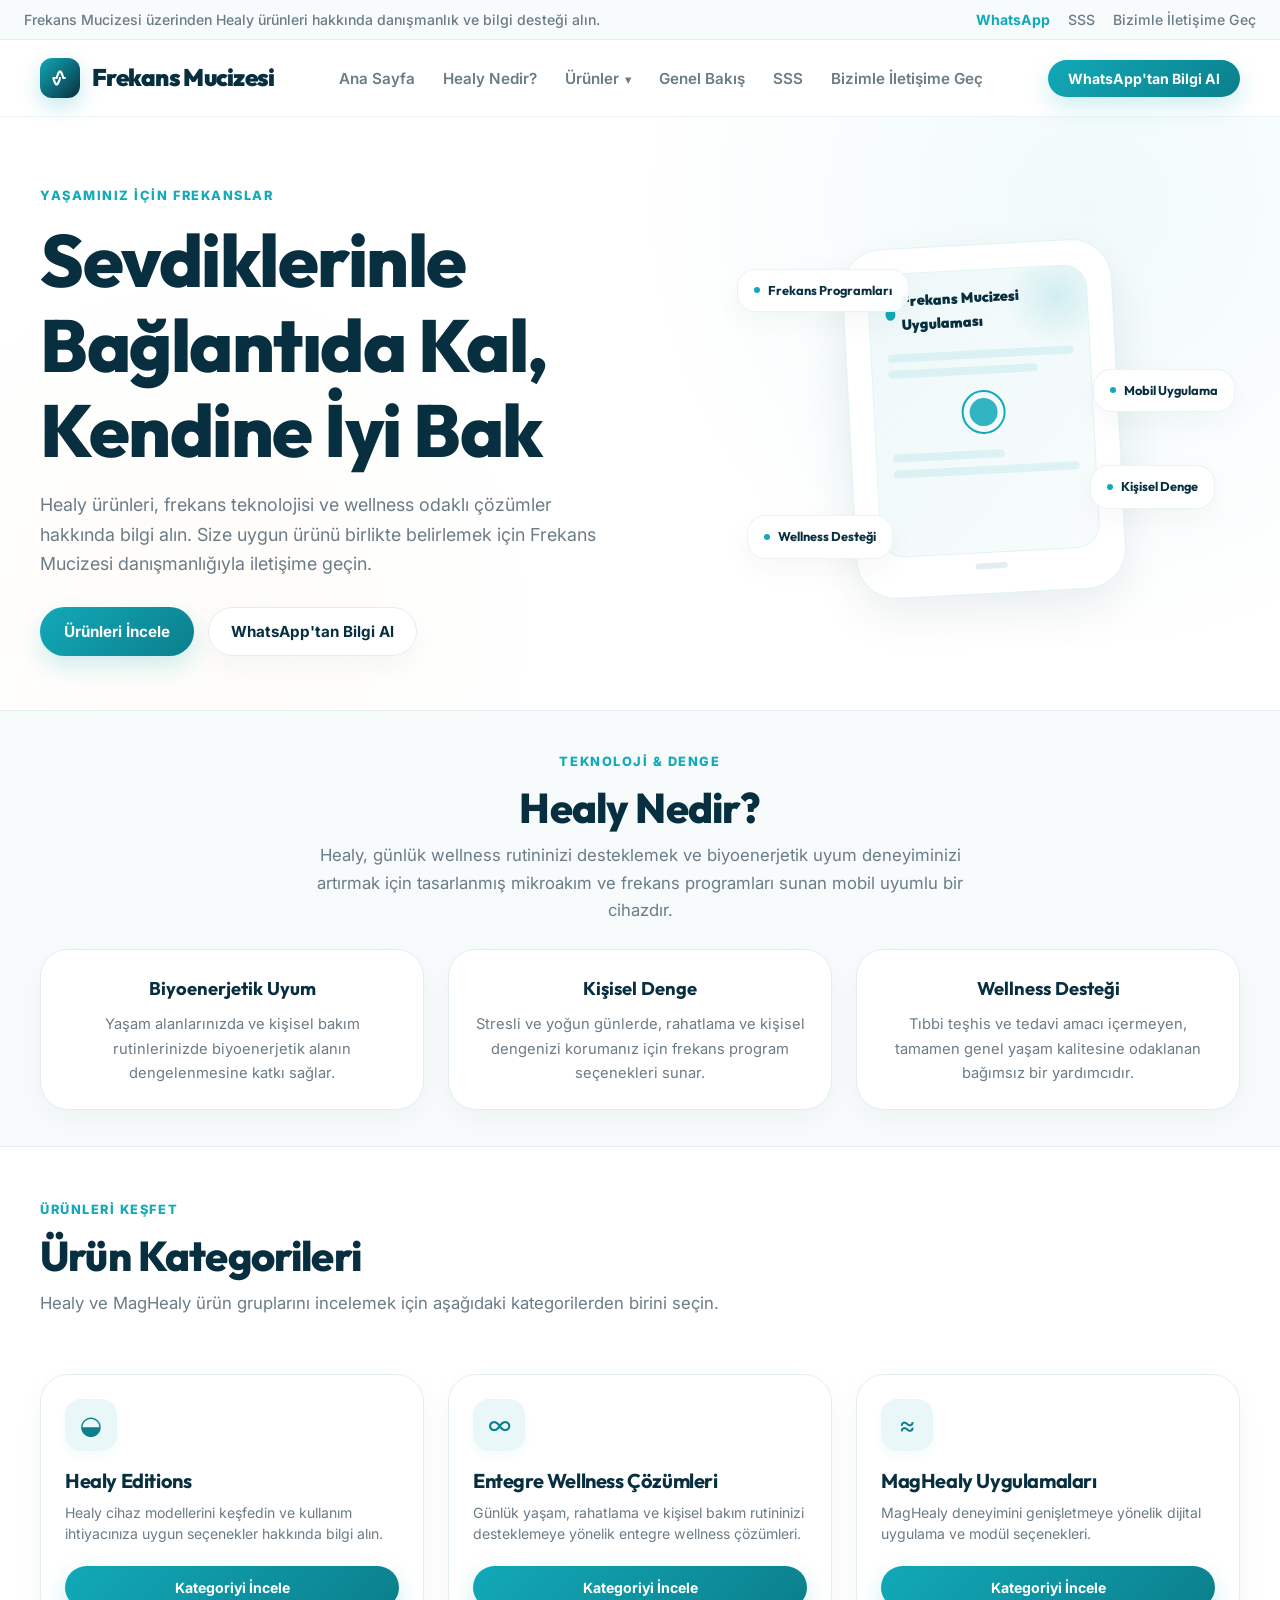
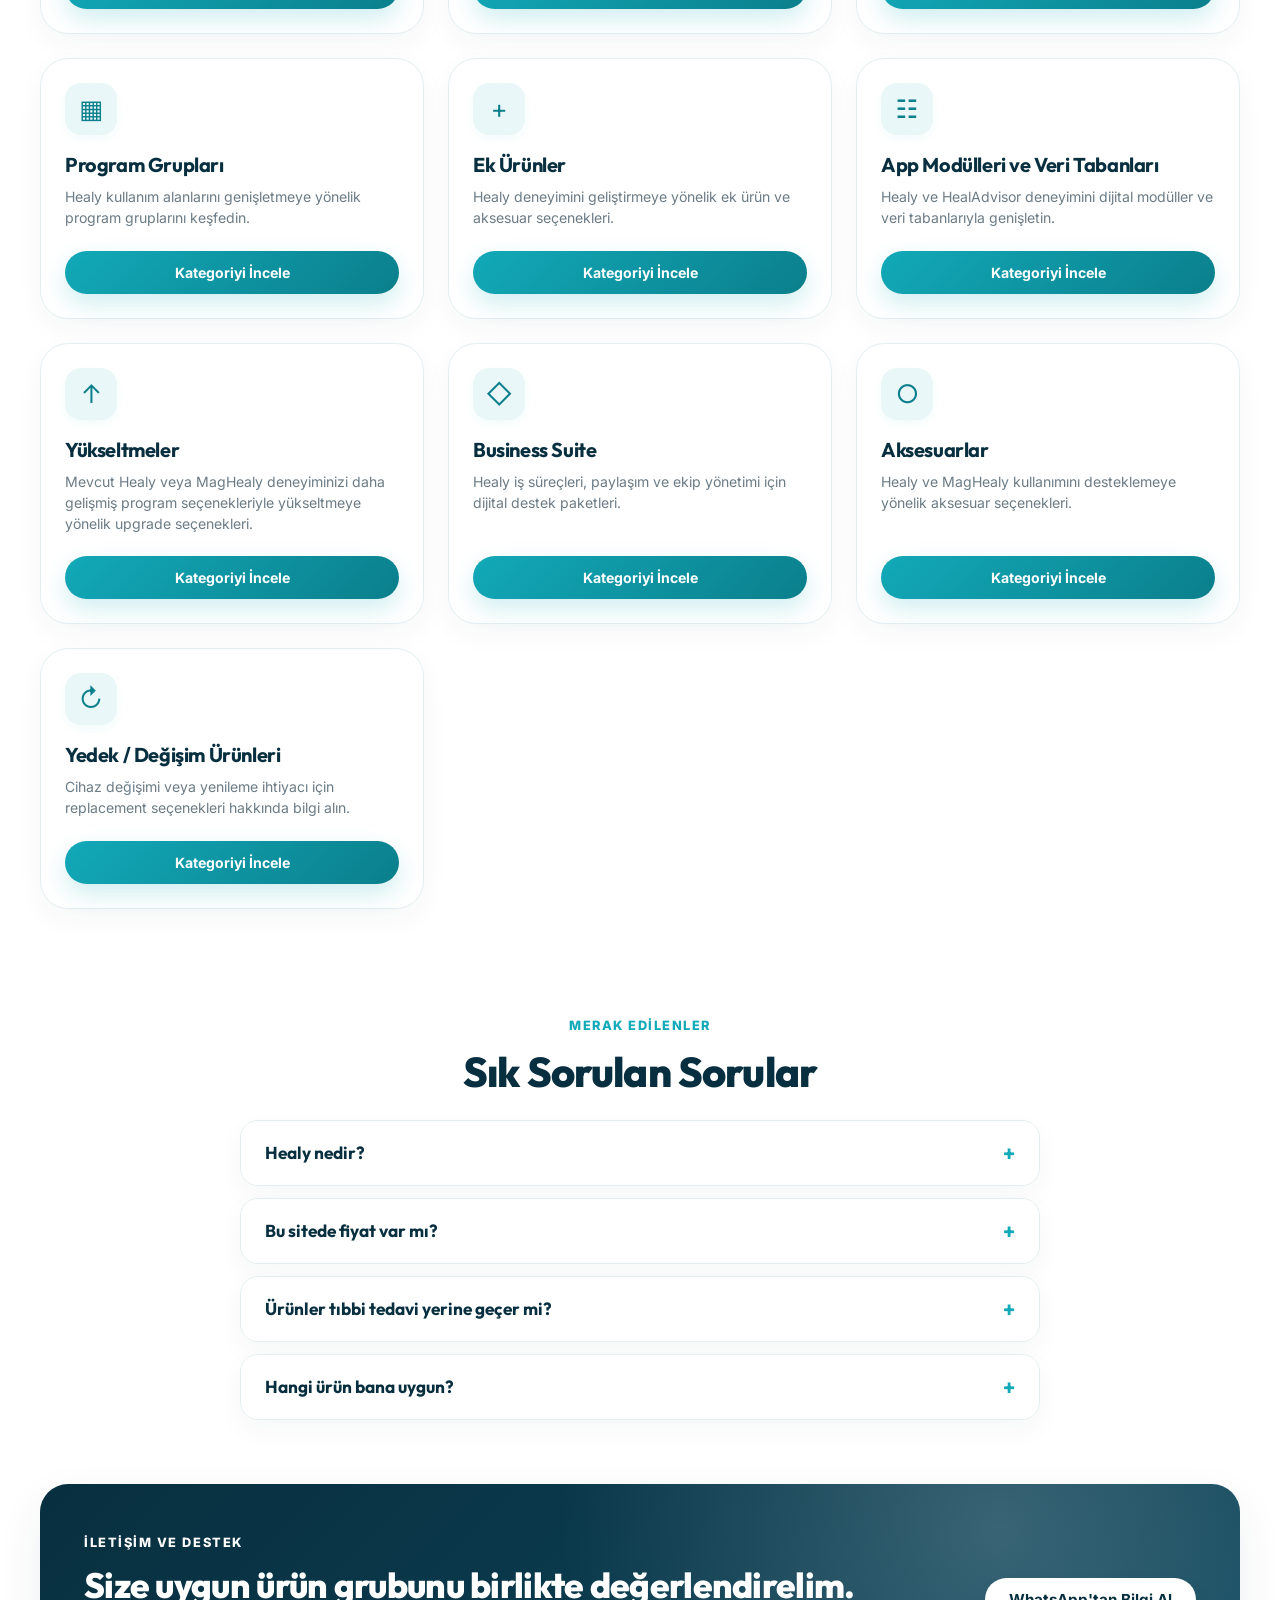
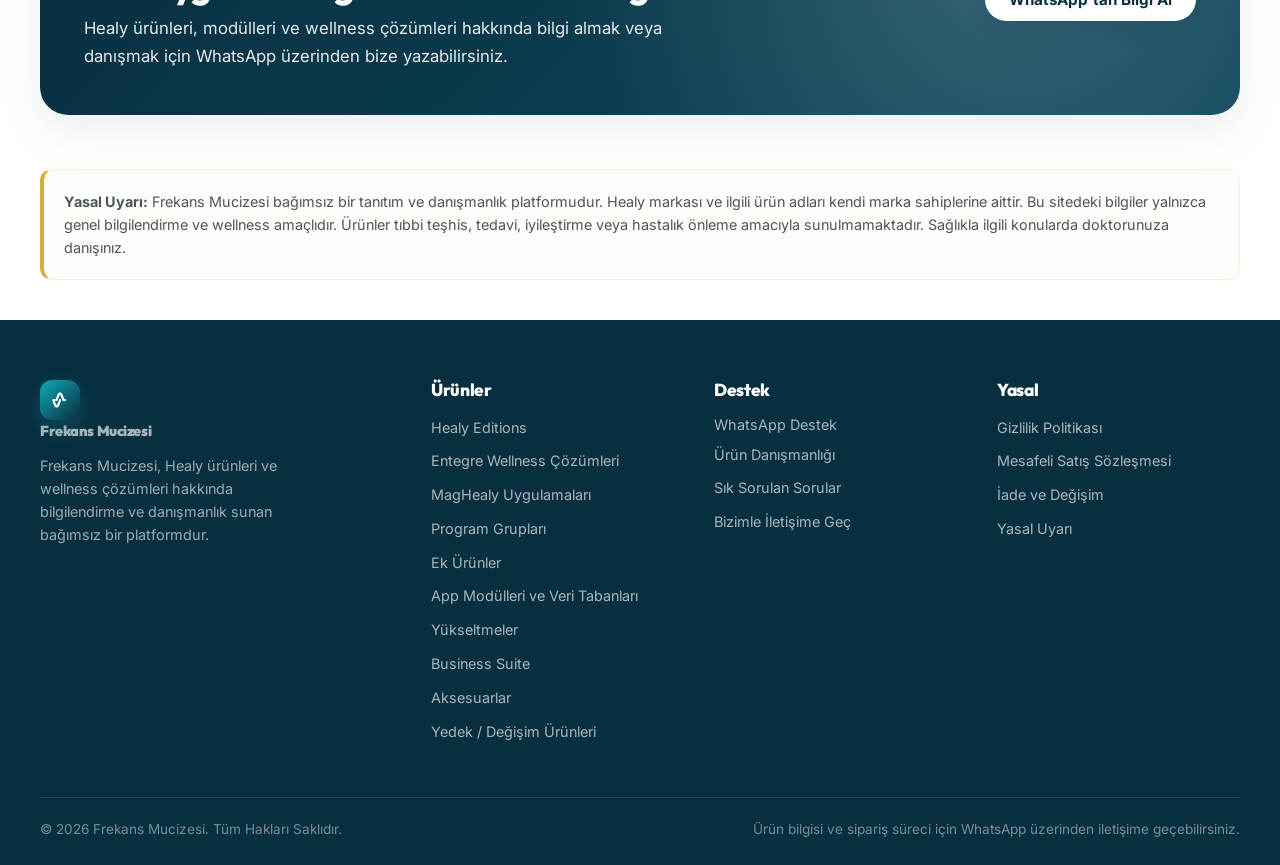
==== commit f5c41bfb: "Rebranding to Frekans Mucizesi and updating WhatsApp contact number" ====
--- a/index.html
+++ b/index.html
@@ -3,21 +3,21 @@
 <head>
   <meta charset="UTF-8" />
   <meta name="viewport" content="width=device-width, initial-scale=1.0" />
-  <title>Freqwell | Healy Ürünleri ve Wellness Danışmanlığı</title>
-  <meta name="description" content="Freqwell üzerinden Healy ürünleri, program grupları, modüller ve wellness çözümleri hakkında bilgi alın. Ürün seçimi için WhatsApp üzerinden danışmanlık alın." />
+  <title>Frekans Mucizesi | Healy Ürünleri ve Wellness Danışmanlığı</title>
+  <meta name="description" content="Frekans Mucizesi üzerinden Healy ürünleri, program grupları, modüller ve wellness çözümleri hakkında bilgi alın. Ürün seçimi için WhatsApp üzerinden danışmanlık alın." />
   <meta name="robots" content="index, follow" />
   
   <!-- Open Graph / Facebook -->
   <meta property="og:type" content="website" />
   <meta property="og:url" content="https://freqwell.com/" />
-  <meta property="og:title" content="Freqwell | Healy Ürünleri ve Wellness Danışmanlığı" />
-  <meta property="og:description" content="Freqwell üzerinden Healy ürünleri ve wellness çözümleri hakkında bilgi edinin ve WhatsApp üzerinden ücretsiz danışmanlık alın." />
+  <meta property="og:title" content="Frekans Mucizesi | Healy Ürünleri ve Wellness Danışmanlığı" />
+  <meta property="og:description" content="Frekans Mucizesi üzerinden Healy ürünleri ve wellness çözümleri hakkında bilgi edinin ve WhatsApp üzerinden ücretsiz danışmanlık alın." />
   <meta property="og:image" content="" />
 
   <!-- Twitter -->
   <meta property="twitter:card" content="summary_large_image" />
-  <meta property="twitter:title" content="Freqwell | Healy Ürünleri ve Wellness Danışmanlığı" />
-  <meta property="twitter:description" content="Freqwell üzerinden Healy ürünleri ve wellness çözümleri hakkında bilgi edinin ve WhatsApp üzerinden ücretsiz danışmanlık alın." />
+  <meta property="twitter:title" content="Frekans Mucizesi | Healy Ürünleri ve Wellness Danışmanlığı" />
+  <meta property="twitter:description" content="Frekans Mucizesi üzerinden Healy ürünleri ve wellness çözümleri hakkında bilgi edinin ve WhatsApp üzerinden ücretsiz danışmanlık alın." />
 
   <link rel="stylesheet" href="css/style.css" />
 </head>
@@ -25,7 +25,7 @@
 
   <!-- 1. ÜST PROMO BAR -->
   <div class="topbar">
-    <p>Freqwell üzerinden Healy ürünleri hakkında danışmanlık ve bilgi desteği alın.</p>
+    <p>Frekans Mucizesi üzerinden Healy ürünleri hakkında danışmanlık ve bilgi desteği alın.</p>
     <div class="topbar-links">
       <button class="link-button" data-whatsapp-general aria-label="WhatsApp Destek">WhatsApp</button>
       <a href="#faq">SSS</a>
@@ -36,13 +36,13 @@
   <!-- 2. HEADER / NAVBAR -->
   <header class="site-header" id="siteHeader">
     <nav class="navbar container">
-      <a class="logo" href="index.html" aria-label="Freqwell ana sayfa">
+      <a class="logo" href="index.html" aria-label="Frekans Mucizesi ana sayfa">
         <div class="logo-mark" aria-hidden="true">
           <svg class="logo-mark-svg" viewBox="0 0 24 24">
             <path d="M4 12h2M8 12c1-4 3-8 4-8s3 4 4 8m-4 0c-1 4-3 8-4 8s-3-4-4-8m12 0h2" />
           </svg>
         </div>
-        <span>Freqwell</span>
+        <span>Frekans Mucizesi</span>
       </a>
 
       <button class="menu-toggle" id="menuToggle" aria-label="Menüyü aç veya kapat" aria-expanded="false">
@@ -86,7 +86,7 @@
           <span class="eyebrow">Yaşamınız İçin Frekanslar</span>
           <h1>Sevdiklerinle Bağlantıda Kal, Kendine İyi Bak</h1>
           <p>
-            Healy ürünleri, frekans teknolojisi ve wellness odaklı çözümler hakkında bilgi alın. Size uygun ürünü birlikte belirlemek için Freqwell danışmanlığıyla iletişime geçin.
+            Healy ürünleri, frekans teknolojisi ve wellness odaklı çözümler hakkında bilgi alın. Size uygun ürünü birlikte belirlemek için Frekans Mucizesi danışmanlığıyla iletişime geçin.
           </p>
           <div class="hero-actions">
             <a class="primary-btn" href="#products">Ürünleri İncele</a>
@@ -99,7 +99,7 @@
             <div class="mock-screen">
               <div class="mock-app-logo">
                 <span></span>
-                Freqwell Uygulaması
+                Frekans Mucizesi Uygulaması
               </div>
               <div class="mock-screen-content">
                 <div class="mock-bar"></div>
@@ -181,7 +181,7 @@
           <div class="faq-item">
             <button class="faq-question">Bu sitede fiyat var mı?</button>
             <div class="faq-answer">
-              Hayır. Freqwell'de fiyat, ödeme veya sepet sistemi yoktur. Ürün bilgisi ve danışmanlık almak için doğrudan WhatsApp üzerinden bizimle iletişime geçebilirsiniz.
+              Hayır. Frekans Mucizesi'nde fiyat, ödeme veya sepet sistemi yoktur. Ürün bilgisi ve danışmanlık almak için doğrudan WhatsApp üzerinden bizimle iletişime geçebilirsiniz.
             </div>
           </div>
           <div class="faq-item">
@@ -216,7 +216,7 @@
     <section class="legal-note">
       <div class="container">
         <p>
-          <strong>Yasal Uyarı:</strong> Freqwell bağımsız bir tanıtım ve danışmanlık platformudur. Healy markası ve ilgili ürün adları kendi marka sahiplerine aittir. Bu sitedeki bilgiler yalnızca genel bilgilendirme ve wellness amaçlıdır. Ürünler tıbbi teşhis, tedavi, iyileştirme veya hastalık önleme amacıyla sunulmamaktadır. Sağlıkla ilgili konularda doktorunuza danışınız.
+          <strong>Yasal Uyarı:</strong> Frekans Mucizesi bağımsız bir tanıtım ve danışmanlık platformudur. Healy markası ve ilgili ürün adları kendi marka sahiplerine aittir. Bu sitedeki bilgiler yalnızca genel bilgilendirme ve wellness amaçlıdır. Ürünler tıbbi teşhis, tedavi, iyileştirme veya hastalık önleme amacıyla sunulmamaktadır. Sağlıkla ilgili konularda doktorunuza danışınız.
         </p>
       </div>
     </section>
@@ -232,9 +232,9 @@
               <path d="M4 12h2M8 12c1-4 3-8 4-8s3 4 4 8m-4 0c-1 4-3 8-4 8s-3-4-4-8m12 0h2" />
             </svg>
           </div>
-          <span>Freqwell</span>
+          <span>Frekans Mucizesi</span>
         </a>
-        <p>Freqwell, Healy ürünleri ve wellness çözümleri hakkında bilgilendirme ve danışmanlık sunan bağımsız bir platformdur.</p>
+        <p>Frekans Mucizesi, Healy ürünleri ve wellness çözümleri hakkında bilgilendirme ve danışmanlık sunan bağımsız bir platformdur.</p>
       </div>
       <div>
         <h3>Ürünler</h3>
@@ -265,7 +265,7 @@
       </div>
     </div>
     <div class="container footer-bottom">
-      <span>© 2026 Freqwell. Tüm Hakları Saklıdır.</span>
+      <span>© 2026 Frekans Mucizesi. Tüm Hakları Saklıdır.</span>
       <span>Ürün bilgisi ve sipariş süreci için WhatsApp üzerinden iletişime geçebilirsiniz.</span>
     </div>
   </footer>
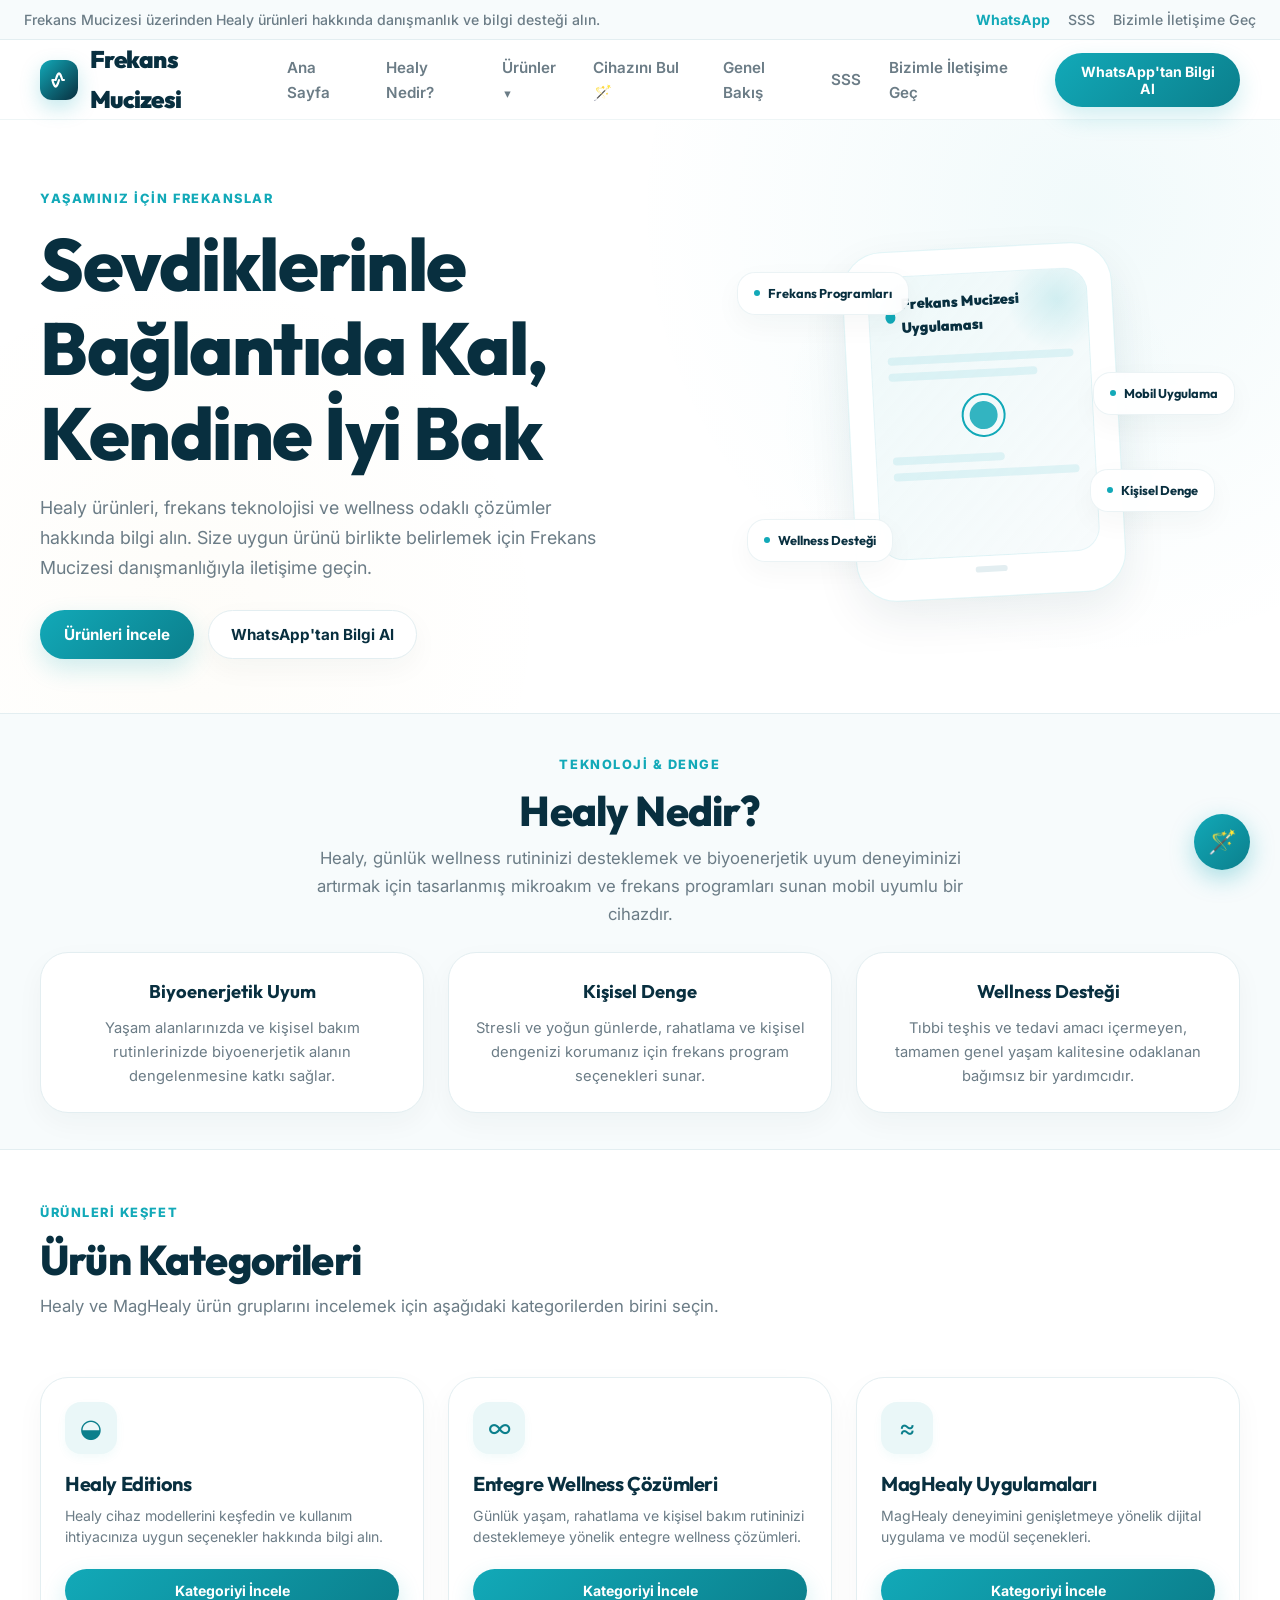
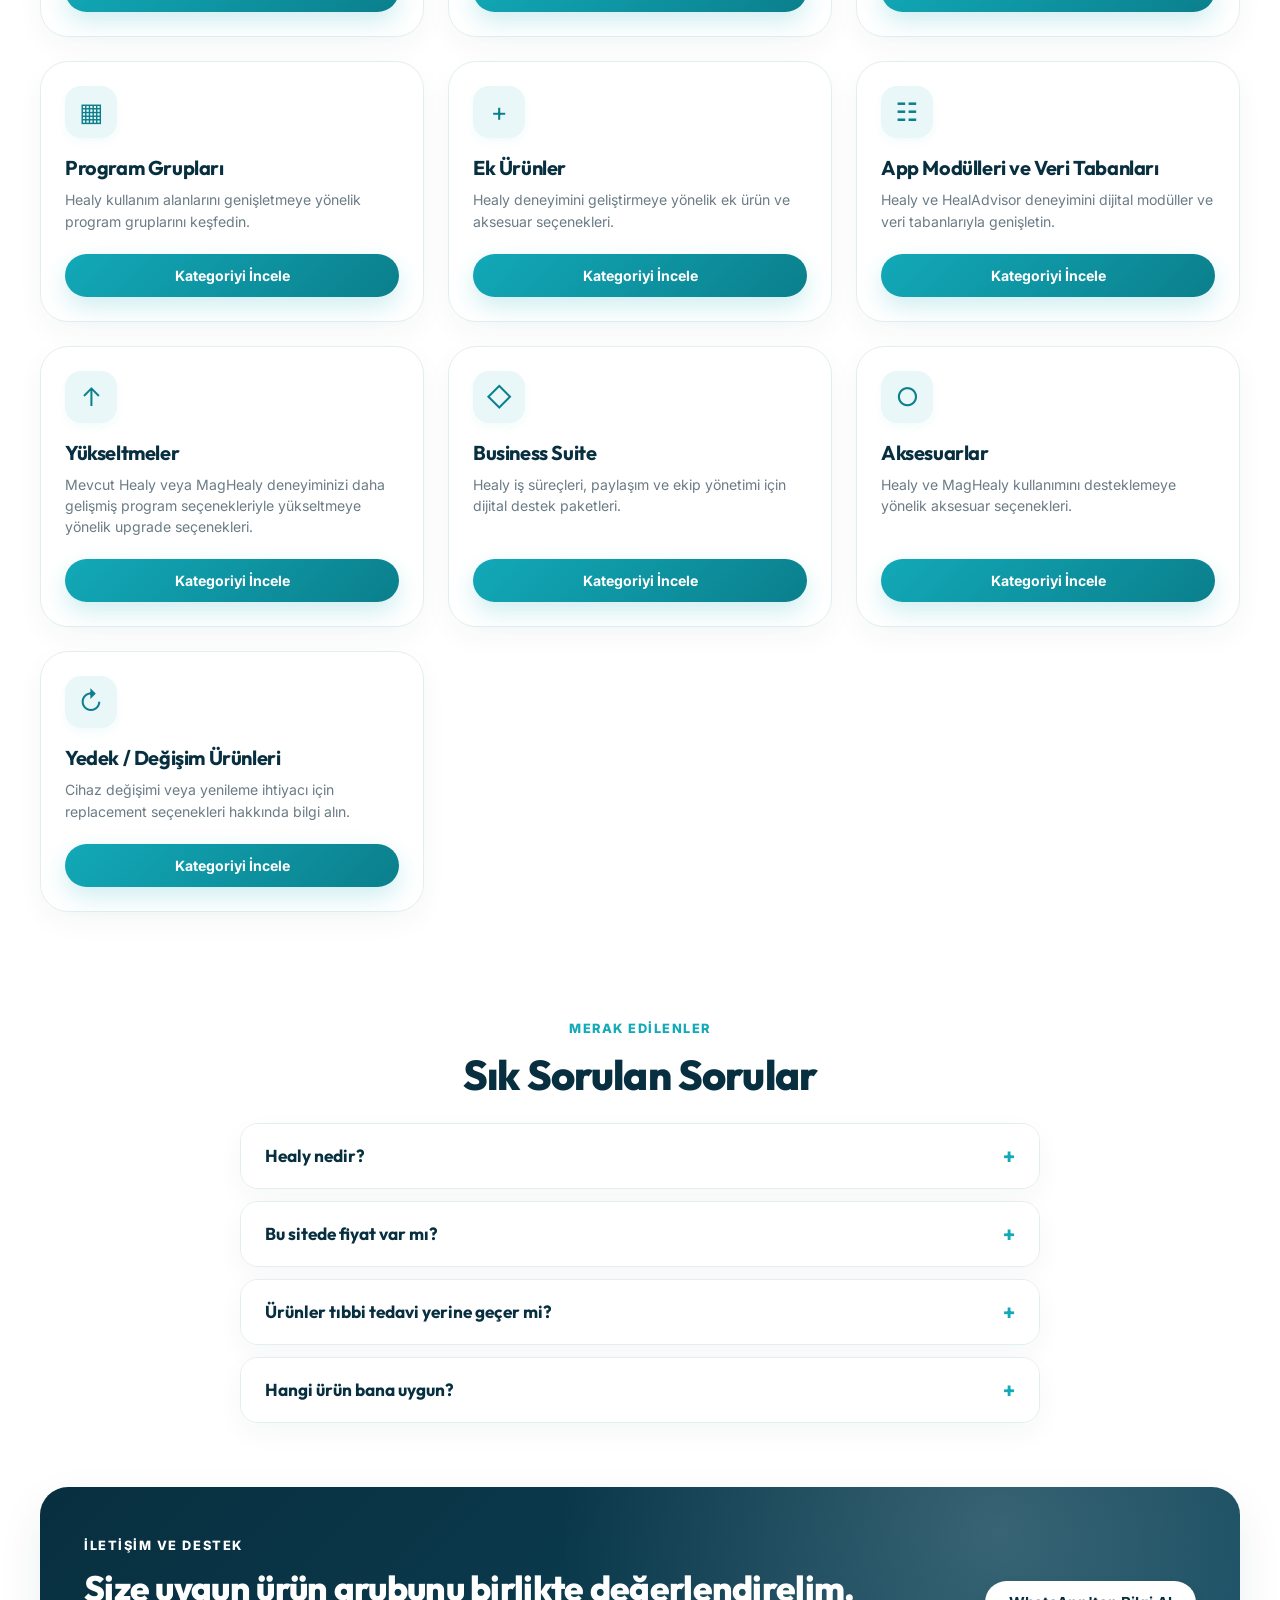
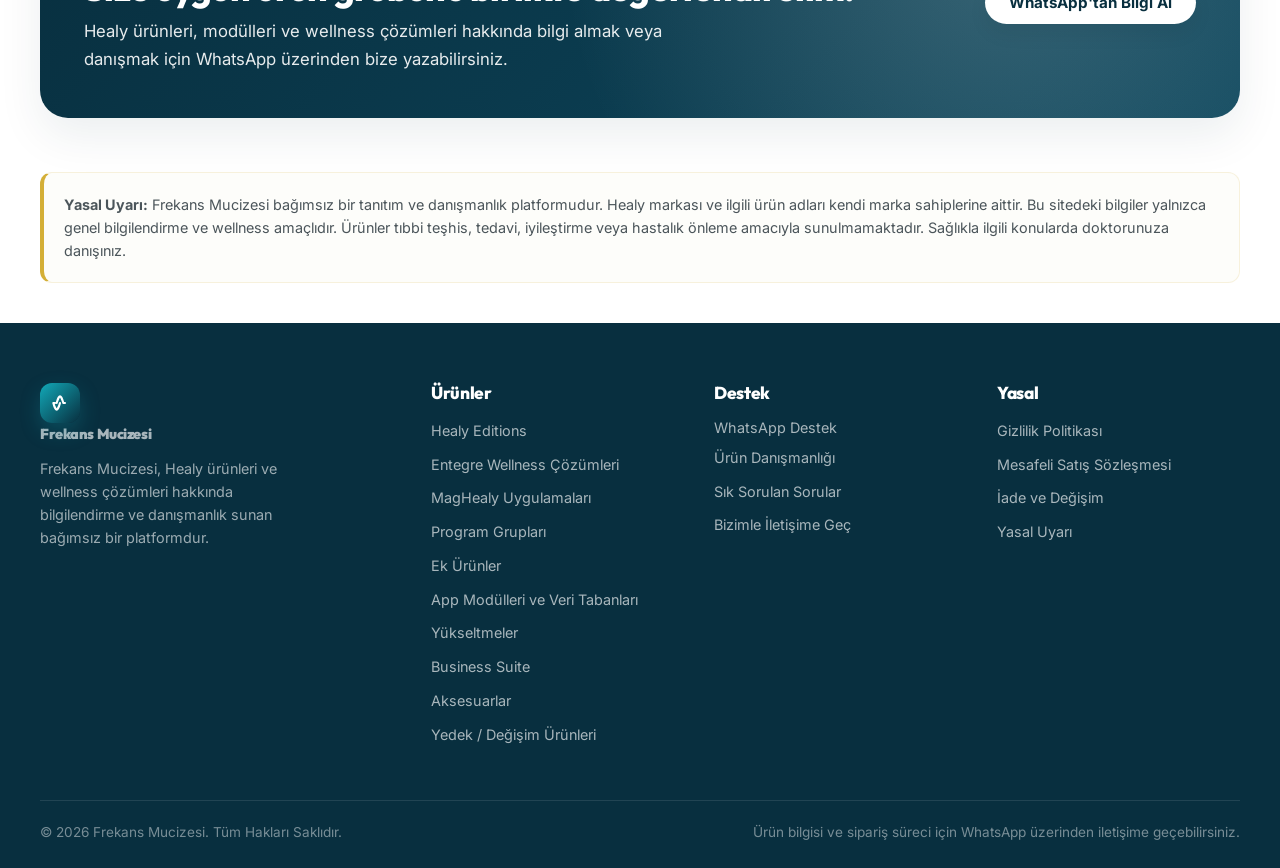
==== commit 24872c65: "Add Frekans Asistanı modal quiz feature and triggers" ====
--- a/index.html
+++ b/index.html
@@ -69,6 +69,7 @@
             <a href="pages/category-overview.html?category=replacements">Yedek / Değişim Ürünleri</a>
           </div>
         </div>
+        <a href="#" id="quizNavBtn">Cihazını Bul 🪄</a>
         <a href="pages/category-overview.html?category=editions">Genel Bakış</a>
         <a href="#faq">SSS</a>
         <a href="#contact">Bizimle İletişime Geç</a>
@@ -270,6 +271,23 @@
     </div>
   </footer>
 
+  <!-- Frekans Asistanı Modal -->
+  <div class="quiz-modal" id="quizModal" aria-hidden="true">
+    <div class="quiz-modal-overlay" id="quizModalOverlay"></div>
+    <div class="quiz-modal-container">
+      <button class="quiz-close-btn" id="quizCloseBtn" aria-label="Kapat">&times;</button>
+      <div class="quiz-progress-wrapper">
+        <div class="quiz-progress-bar" id="quizProgressBar" style="width: 0%;"></div>
+      </div>
+      <div id="quizContent" class="quiz-content">
+        <!-- JS dinamik olarak soruları dolduracak -->
+      </div>
+    </div>
+  </div>
+
+  <!-- Asistan Floating FAB Butonu -->
+  <button class="quiz-floating-btn" id="quizFloatingBtn" title="Frekans Asistanı">🪄</button>
+
   <div class="toast" id="toast" role="status" aria-live="polite"></div>
   <script src="js/script.js"></script>
 </body>
--- a/css/style.css
+++ b/css/style.css
@@ -1485,3 +1485,317 @@
   }
 }
 
+/* Frekans Asistanı Floating FAB */
+.quiz-floating-btn {
+  position: fixed;
+  bottom: 30px;
+  right: 30px;
+  width: 56px;
+  height: 56px;
+  border-radius: 50%;
+  background: linear-gradient(135deg, var(--accent), var(--accent-dark));
+  color: #ffffff;
+  display: flex;
+  align-items: center;
+  justify-content: center;
+  font-size: 1.45rem;
+  box-shadow: 0 8px 24px rgba(18, 169, 184, 0.35);
+  z-index: 99;
+  cursor: pointer;
+  border: none;
+  animation: quizPulse 2.5s infinite;
+  transition: var(--transition);
+}
+
+.quiz-floating-btn:hover {
+  transform: scale(1.08) rotate(15deg);
+  box-shadow: 0 12px 30px rgba(18, 169, 184, 0.5);
+}
+
+@keyframes quizPulse {
+  0% { box-shadow: 0 0 0 0 rgba(18, 169, 184, 0.5); }
+  70% { box-shadow: 0 0 0 12px rgba(18, 169, 184, 0); }
+  100% { box-shadow: 0 0 0 0 rgba(18, 169, 184, 0); }
+}
+
+/* Frekans Asistanı Modal Overlay & Wrapper */
+.quiz-modal {
+  position: fixed;
+  top: 0;
+  left: 0;
+  width: 100vw;
+  height: 100vh;
+  display: none;
+  align-items: center;
+  justify-content: center;
+  z-index: 2000;
+  opacity: 0;
+  pointer-events: none;
+  transition: opacity 0.3s ease;
+}
+
+.quiz-modal.active {
+  display: flex;
+  opacity: 1;
+  pointer-events: auto;
+}
+
+.quiz-modal-overlay {
+  position: absolute;
+  top: 0;
+  left: 0;
+  width: 100%;
+  height: 100%;
+  background: rgba(8, 47, 63, 0.45);
+  backdrop-filter: blur(12px);
+  -webkit-backdrop-filter: blur(12px);
+}
+
+.quiz-modal-container {
+  position: relative;
+  width: min(560px, calc(100% - 32px));
+  max-height: min(650px, 90vh);
+  background: #ffffff;
+  border: 1px solid var(--border);
+  border-radius: var(--radius);
+  box-shadow: var(--shadow);
+  display: flex;
+  flex-direction: column;
+  padding: 38px 30px;
+  z-index: 2010;
+  transform: translateY(20px);
+  transition: transform 0.3s cubic-bezier(0.16, 1, 0.3, 1);
+  overflow-y: auto;
+}
+
+.quiz-modal.active .quiz-modal-container {
+  transform: translateY(0);
+}
+
+.quiz-close-btn {
+  position: absolute;
+  top: 16px;
+  right: 20px;
+  font-size: 2rem;
+  line-height: 1;
+  border: none;
+  background: none;
+  color: var(--muted);
+  cursor: pointer;
+  z-index: 10;
+  transition: var(--transition);
+}
+
+.quiz-close-btn:hover {
+  color: var(--primary);
+  transform: scale(1.1);
+}
+
+/* Progress bar inside quiz */
+.quiz-progress-wrapper {
+  width: 100%;
+  height: 5px;
+  background: var(--border);
+  border-radius: 99px;
+  margin-top: 12px;
+  margin-bottom: 24px;
+  overflow: hidden;
+}
+
+.quiz-progress-bar {
+  height: 100%;
+  background: linear-gradient(90deg, var(--accent), var(--accent-dark));
+  border-radius: 99px;
+  width: 0;
+  transition: width 0.3s cubic-bezier(0.16, 1, 0.3, 1);
+}
+
+/* Steps and Options cards */
+.quiz-content {
+  display: flex;
+  flex-direction: column;
+  height: 100%;
+}
+
+.quiz-step-title {
+  font-size: clamp(1.25rem, 3.5vw, 1.48rem);
+  margin-bottom: 8px;
+  font-family: 'Outfit', sans-serif;
+  color: var(--primary);
+  font-weight: 800;
+}
+
+.quiz-step-subtitle {
+  font-size: 0.92rem;
+  color: var(--muted);
+  margin-bottom: 20px;
+}
+
+.quiz-options {
+  display: grid;
+  grid-template-columns: 1fr;
+  gap: 12px;
+}
+
+.quiz-option-card {
+  display: flex;
+  align-items: center;
+  gap: 16px;
+  padding: 16px 20px;
+  background: #ffffff;
+  border: 1px solid var(--border);
+  border-radius: var(--radius-sm);
+  cursor: pointer;
+  transition: var(--transition);
+  text-align: left;
+}
+
+.quiz-option-card:hover {
+  transform: translateY(-2px);
+  border-color: var(--accent);
+  box-shadow: var(--shadow-soft);
+}
+
+.quiz-option-letter {
+  width: 32px;
+  height: 32px;
+  border-radius: 50%;
+  border: 1px solid var(--border);
+  display: grid;
+  place-items: center;
+  font-weight: 700;
+  font-size: 0.88rem;
+  color: var(--muted);
+  background: var(--surface);
+  transition: var(--transition);
+}
+
+.quiz-option-card:hover .quiz-option-letter {
+  background: var(--accent);
+  border-color: var(--accent);
+  color: #ffffff;
+}
+
+.quiz-option-text {
+  font-weight: 600;
+  font-size: 0.95rem;
+  color: var(--text);
+}
+
+/* Loading spinner */
+.quiz-loading {
+  display: flex;
+  flex-direction: column;
+  align-items: center;
+  justify-content: center;
+  padding: 50px 0;
+  gap: 20px;
+}
+
+.quiz-spinner {
+  width: 48px;
+  height: 48px;
+  border: 4px solid var(--border);
+  border-top-color: var(--accent);
+  border-radius: 50%;
+  animation: quizSpin 1s infinite linear;
+}
+
+@keyframes quizSpin {
+  0% { transform: rotate(0deg); }
+  100% { transform: rotate(360deg); }
+}
+
+/* Result Card Styles */
+.quiz-result-card {
+  display: flex;
+  flex-direction: column;
+  align-items: center;
+  text-align: center;
+  gap: 20px;
+}
+
+.quiz-result-badge {
+  display: inline-block;
+  font-size: 0.78rem;
+  font-weight: 800;
+  text-transform: uppercase;
+  letter-spacing: 0.12em;
+  color: var(--accent);
+  background: var(--secondary);
+  padding: 4px 12px;
+  border-radius: 99px;
+}
+
+.quiz-result-title {
+  font-size: clamp(1.5rem, 5vw, 1.9rem);
+  color: var(--primary);
+  font-family: 'Outfit', sans-serif;
+  font-weight: 800;
+  margin-top: -6px;
+}
+
+.quiz-result-desc {
+  font-size: 0.95rem;
+  color: var(--muted);
+  line-height: 1.6;
+  max-width: 460px;
+}
+
+.quiz-result-details {
+  width: 100%;
+  text-align: left;
+  padding: 20px;
+  border: 1px solid var(--border);
+  border-radius: var(--radius-sm);
+  background: var(--surface);
+  box-shadow: var(--shadow-soft);
+}
+
+.quiz-result-details strong {
+  display: block;
+  font-size: 0.98rem;
+  color: var(--primary);
+  margin-bottom: 6px;
+}
+
+.quiz-result-details p {
+  font-size: 0.88rem;
+  color: var(--muted);
+  line-height: 1.55;
+  margin: 0;
+}
+
+.quiz-result-actions {
+  display: flex;
+  flex-direction: column;
+  gap: 10px;
+  width: 100%;
+  margin-top: 8px;
+}
+
+.quiz-result-actions .primary-btn {
+  width: 100%;
+  padding: 12px 24px;
+}
+
+.quiz-result-actions .secondary-btn {
+  width: 100%;
+  padding: 11px 24px;
+  text-align: center;
+}
+
+/* Adjust layout on small mobile screen */
+@media (max-width: 480px) {
+  .quiz-modal-container {
+    padding: 30px 18px 24px;
+  }
+  .quiz-floating-btn {
+    bottom: 20px;
+    right: 20px;
+    width: 50px;
+    height: 50px;
+    font-size: 1.3rem;
+  }
+}
+
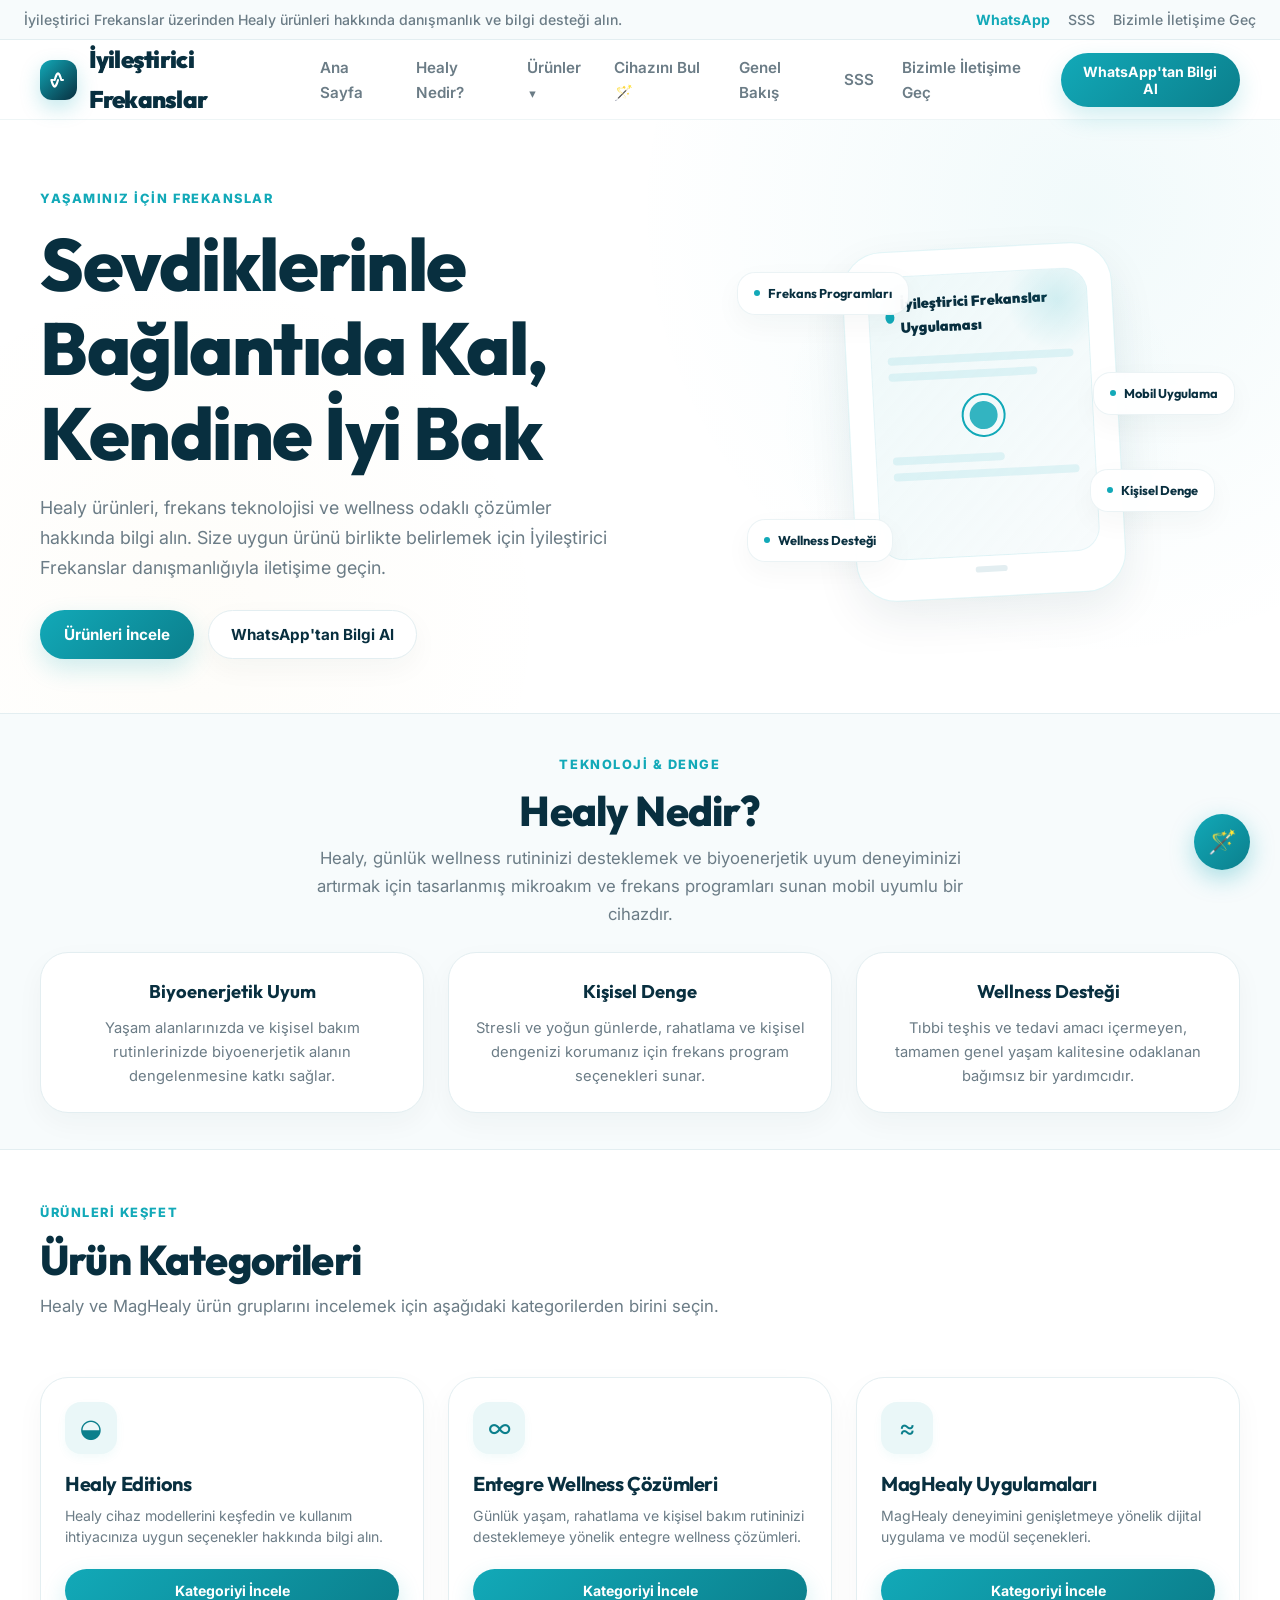
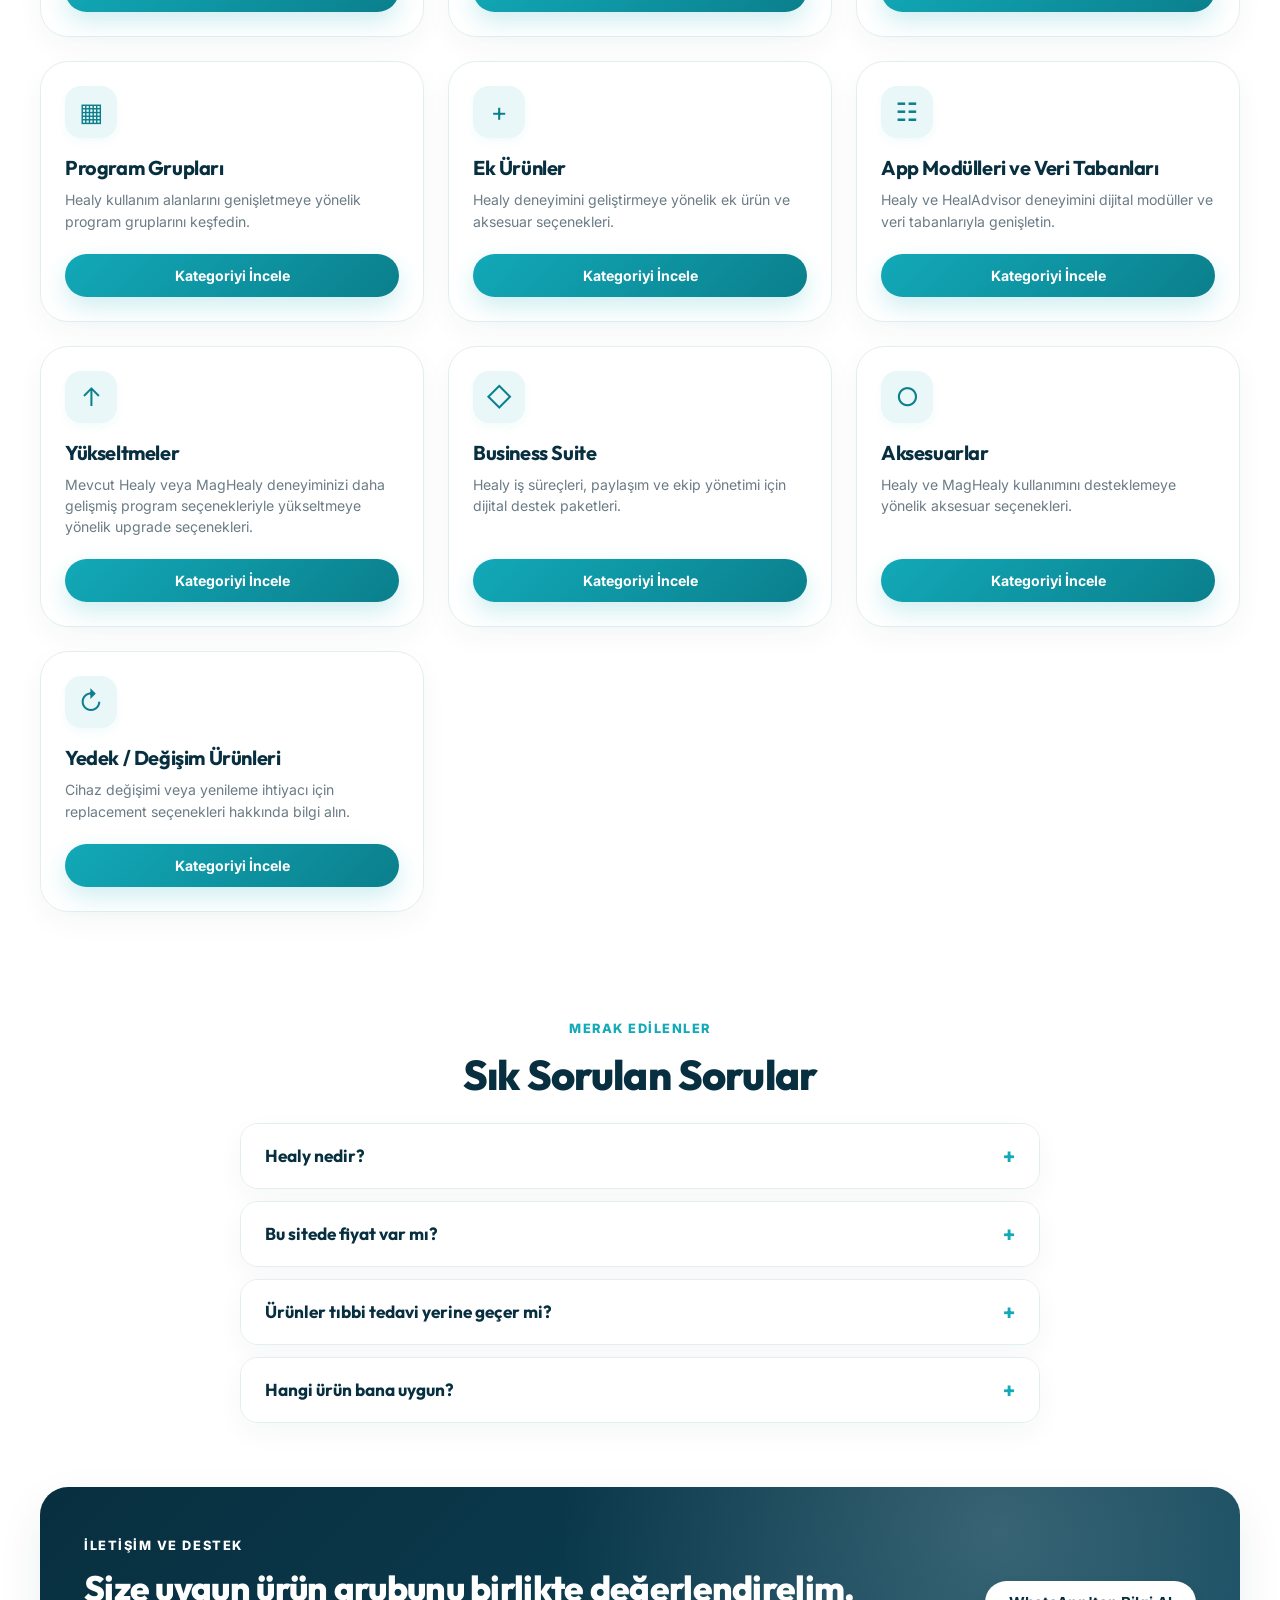
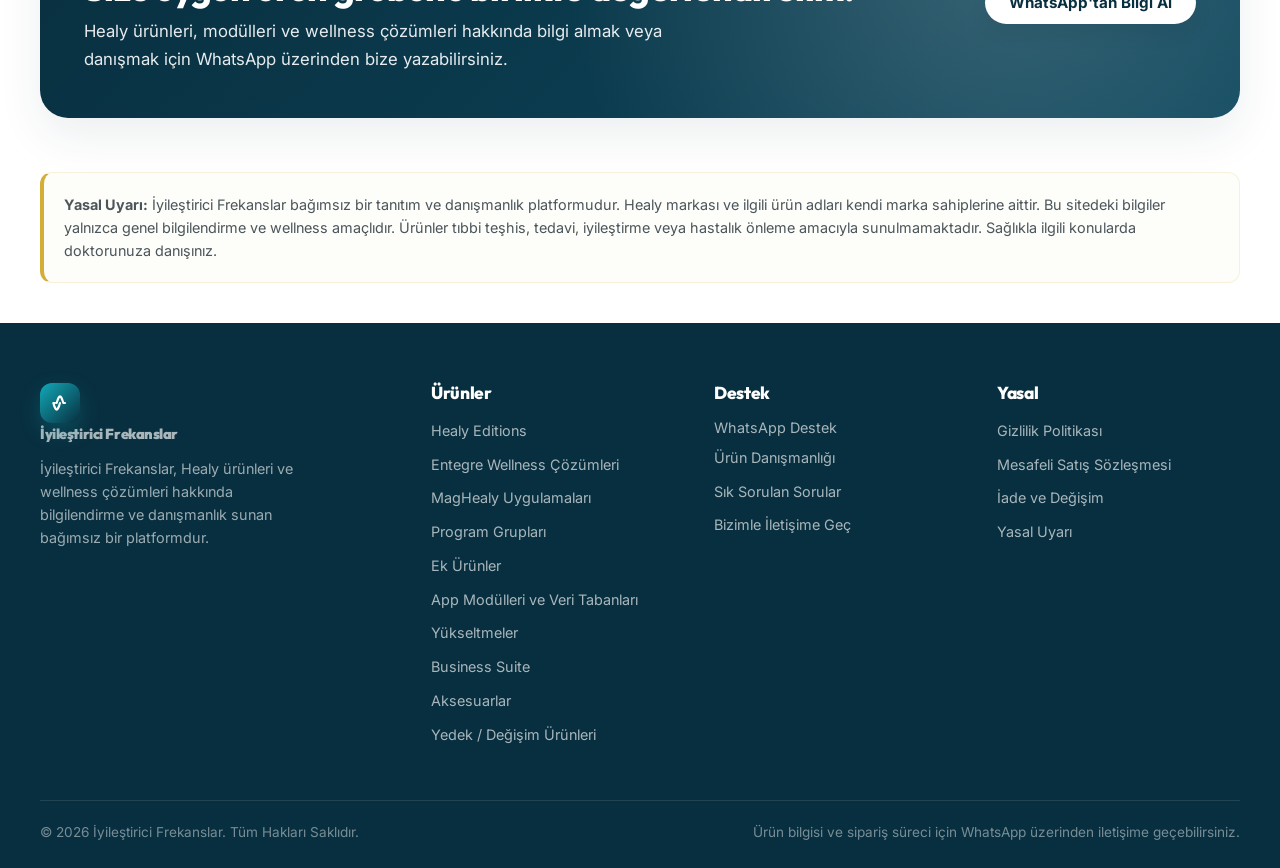
==== commit 2f12f2b8: "Rebrand site to İyileştirici Frekanslar" ====
--- a/index.html
+++ b/index.html
@@ -3,21 +3,21 @@
 <head>
   <meta charset="UTF-8" />
   <meta name="viewport" content="width=device-width, initial-scale=1.0" />
-  <title>Frekans Mucizesi | Healy Ürünleri ve Wellness Danışmanlığı</title>
-  <meta name="description" content="Frekans Mucizesi üzerinden Healy ürünleri, program grupları, modüller ve wellness çözümleri hakkında bilgi alın. Ürün seçimi için WhatsApp üzerinden danışmanlık alın." />
+  <title>İyileştirici Frekanslar | Healy Ürünleri ve Wellness Danışmanlığı</title>
+  <meta name="description" content="İyileştirici Frekanslar üzerinden Healy ürünleri, program grupları, modüller ve wellness çözümleri hakkında bilgi alın. Ürün seçimi için WhatsApp üzerinden danışmanlık alın." />
   <meta name="robots" content="index, follow" />
   
   <!-- Open Graph / Facebook -->
   <meta property="og:type" content="website" />
   <meta property="og:url" content="https://freqwell.com/" />
-  <meta property="og:title" content="Frekans Mucizesi | Healy Ürünleri ve Wellness Danışmanlığı" />
-  <meta property="og:description" content="Frekans Mucizesi üzerinden Healy ürünleri ve wellness çözümleri hakkında bilgi edinin ve WhatsApp üzerinden ücretsiz danışmanlık alın." />
+  <meta property="og:title" content="İyileştirici Frekanslar | Healy Ürünleri ve Wellness Danışmanlığı</title>
+  <meta property="og:description" content="İyileştirici Frekanslar üzerinden Healy ürünleri ve wellness çözümleri hakkında bilgi edinin ve WhatsApp üzerinden ücretsiz danışmanlık alın." />
   <meta property="og:image" content="" />
 
   <!-- Twitter -->
   <meta property="twitter:card" content="summary_large_image" />
-  <meta property="twitter:title" content="Frekans Mucizesi | Healy Ürünleri ve Wellness Danışmanlığı" />
-  <meta property="twitter:description" content="Frekans Mucizesi üzerinden Healy ürünleri ve wellness çözümleri hakkında bilgi edinin ve WhatsApp üzerinden ücretsiz danışmanlık alın." />
+  <meta property="twitter:title" content="İyileştirici Frekanslar | Healy Ürünleri ve Wellness Danışmanlığı</title>
+  <meta property="twitter:description" content="İyileştirici Frekanslar üzerinden Healy ürünleri ve wellness çözümleri hakkında bilgi edinin ve WhatsApp üzerinden ücretsiz danışmanlık alın." />
 
   <link rel="stylesheet" href="css/style.css" />
 </head>
@@ -25,7 +25,7 @@
 
   <!-- 1. ÜST PROMO BAR -->
   <div class="topbar">
-    <p>Frekans Mucizesi üzerinden Healy ürünleri hakkında danışmanlık ve bilgi desteği alın.</p>
+    <p>İyileştirici Frekanslar üzerinden Healy ürünleri hakkında danışmanlık ve bilgi desteği alın.</p>
     <div class="topbar-links">
       <button class="link-button" data-whatsapp-general aria-label="WhatsApp Destek">WhatsApp</button>
       <a href="#faq">SSS</a>
@@ -36,13 +36,13 @@
   <!-- 2. HEADER / NAVBAR -->
   <header class="site-header" id="siteHeader">
     <nav class="navbar container">
-      <a class="logo" href="index.html" aria-label="Frekans Mucizesi ana sayfa">
+      <a class="logo" href="index.html" aria-label="İyileştirici Frekanslar ana sayfa">
         <div class="logo-mark" aria-hidden="true">
           <svg class="logo-mark-svg" viewBox="0 0 24 24">
             <path d="M4 12h2M8 12c1-4 3-8 4-8s3 4 4 8m-4 0c-1 4-3 8-4 8s-3-4-4-8m12 0h2" />
           </svg>
         </div>
-        <span>Frekans Mucizesi</span>
+        <span>İyileştirici Frekanslar</span>
       </a>
 
       <button class="menu-toggle" id="menuToggle" aria-label="Menüyü aç veya kapat" aria-expanded="false">
@@ -87,7 +87,7 @@
           <span class="eyebrow">Yaşamınız İçin Frekanslar</span>
           <h1>Sevdiklerinle Bağlantıda Kal, Kendine İyi Bak</h1>
           <p>
-            Healy ürünleri, frekans teknolojisi ve wellness odaklı çözümler hakkında bilgi alın. Size uygun ürünü birlikte belirlemek için Frekans Mucizesi danışmanlığıyla iletişime geçin.
+            Healy ürünleri, frekans teknolojisi ve wellness odaklı çözümler hakkında bilgi alın. Size uygun ürünü birlikte belirlemek için İyileştirici Frekanslar danışmanlığıyla iletişime geçin.
           </p>
           <div class="hero-actions">
             <a class="primary-btn" href="#products">Ürünleri İncele</a>
@@ -100,7 +100,7 @@
             <div class="mock-screen">
               <div class="mock-app-logo">
                 <span></span>
-                Frekans Mucizesi Uygulaması
+                İyileştirici Frekanslar Uygulaması
               </div>
               <div class="mock-screen-content">
                 <div class="mock-bar"></div>
@@ -182,7 +182,7 @@
           <div class="faq-item">
             <button class="faq-question">Bu sitede fiyat var mı?</button>
             <div class="faq-answer">
-              Hayır. Frekans Mucizesi'nde fiyat, ödeme veya sepet sistemi yoktur. Ürün bilgisi ve danışmanlık almak için doğrudan WhatsApp üzerinden bizimle iletişime geçebilirsiniz.
+              Hayır. İyileştirici Frekanslar'da fiyat, ödeme veya sepet sistemi yoktur. Ürün bilgisi ve danışmanlık almak için doğrudan WhatsApp üzerinden bizimle iletişime geçebilirsiniz.
             </div>
           </div>
           <div class="faq-item">
@@ -217,7 +217,7 @@
     <section class="legal-note">
       <div class="container">
         <p>
-          <strong>Yasal Uyarı:</strong> Frekans Mucizesi bağımsız bir tanıtım ve danışmanlık platformudur. Healy markası ve ilgili ürün adları kendi marka sahiplerine aittir. Bu sitedeki bilgiler yalnızca genel bilgilendirme ve wellness amaçlıdır. Ürünler tıbbi teşhis, tedavi, iyileştirme veya hastalık önleme amacıyla sunulmamaktadır. Sağlıkla ilgili konularda doktorunuza danışınız.
+          <strong>Yasal Uyarı:</strong> İyileştirici Frekanslar bağımsız bir tanıtım ve danışmanlık platformudur. Healy markası ve ilgili ürün adları kendi marka sahiplerine aittir. Bu sitedeki bilgiler yalnızca genel bilgilendirme ve wellness amaçlıdır. Ürünler tıbbi teşhis, tedavi, iyileştirme veya hastalık önleme amacıyla sunulmamaktadır. Sağlıkla ilgili konularda doktorunuza danışınız.
         </p>
       </div>
     </section>
@@ -233,9 +233,9 @@
               <path d="M4 12h2M8 12c1-4 3-8 4-8s3 4 4 8m-4 0c-1 4-3 8-4 8s-3-4-4-8m12 0h2" />
             </svg>
           </div>
-          <span>Frekans Mucizesi</span>
+          <span>İyileştirici Frekanslar</span>
         </a>
-        <p>Frekans Mucizesi, Healy ürünleri ve wellness çözümleri hakkında bilgilendirme ve danışmanlık sunan bağımsız bir platformdur.</p>
+        <p>İyileştirici Frekanslar, Healy ürünleri ve wellness çözümleri hakkında bilgilendirme ve danışmanlık sunan bağımsız bir platformdur.</p>
       </div>
       <div>
         <h3>Ürünler</h3>
@@ -266,7 +266,7 @@
       </div>
     </div>
     <div class="container footer-bottom">
-      <span>© 2026 Frekans Mucizesi. Tüm Hakları Saklıdır.</span>
+      <span>© 2026 İyileştirici Frekanslar. Tüm Hakları Saklıdır.</span>
       <span>Ürün bilgisi ve sipariş süreci için WhatsApp üzerinden iletişime geçebilirsiniz.</span>
     </div>
   </footer>
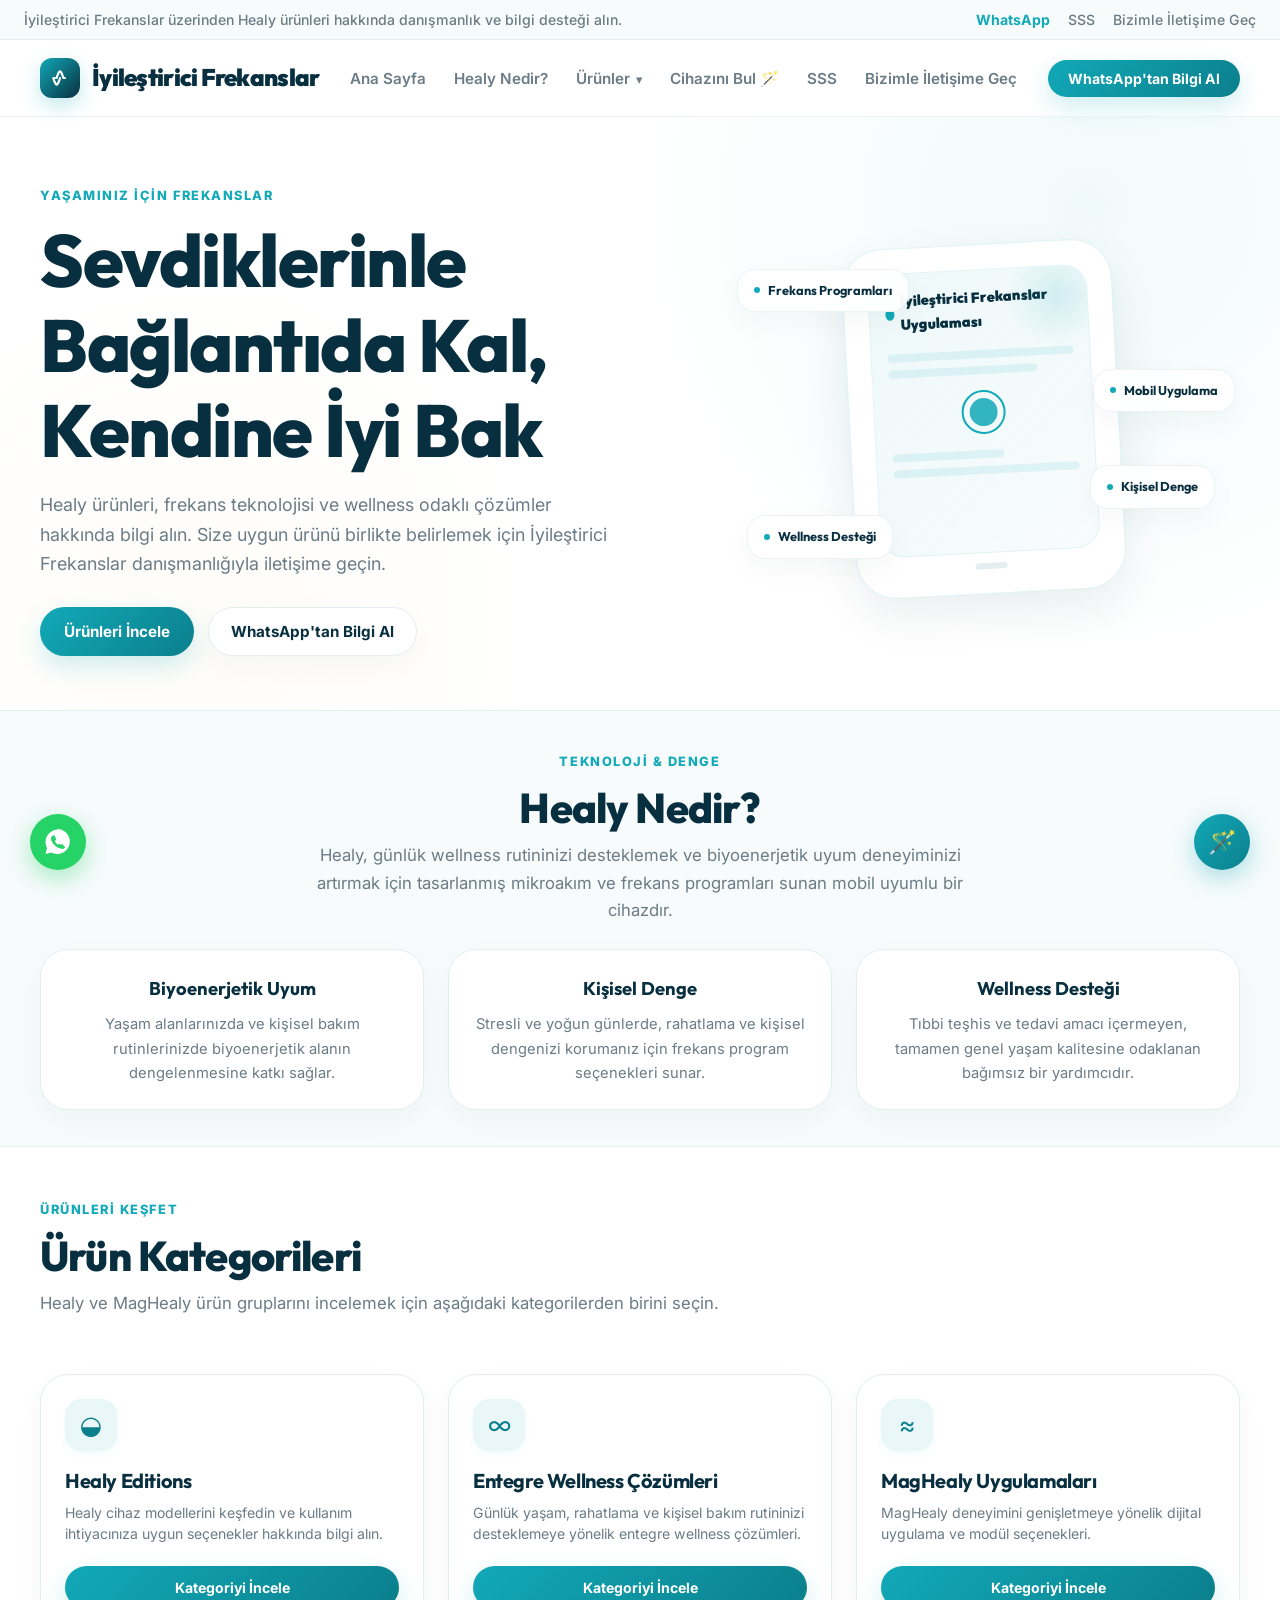
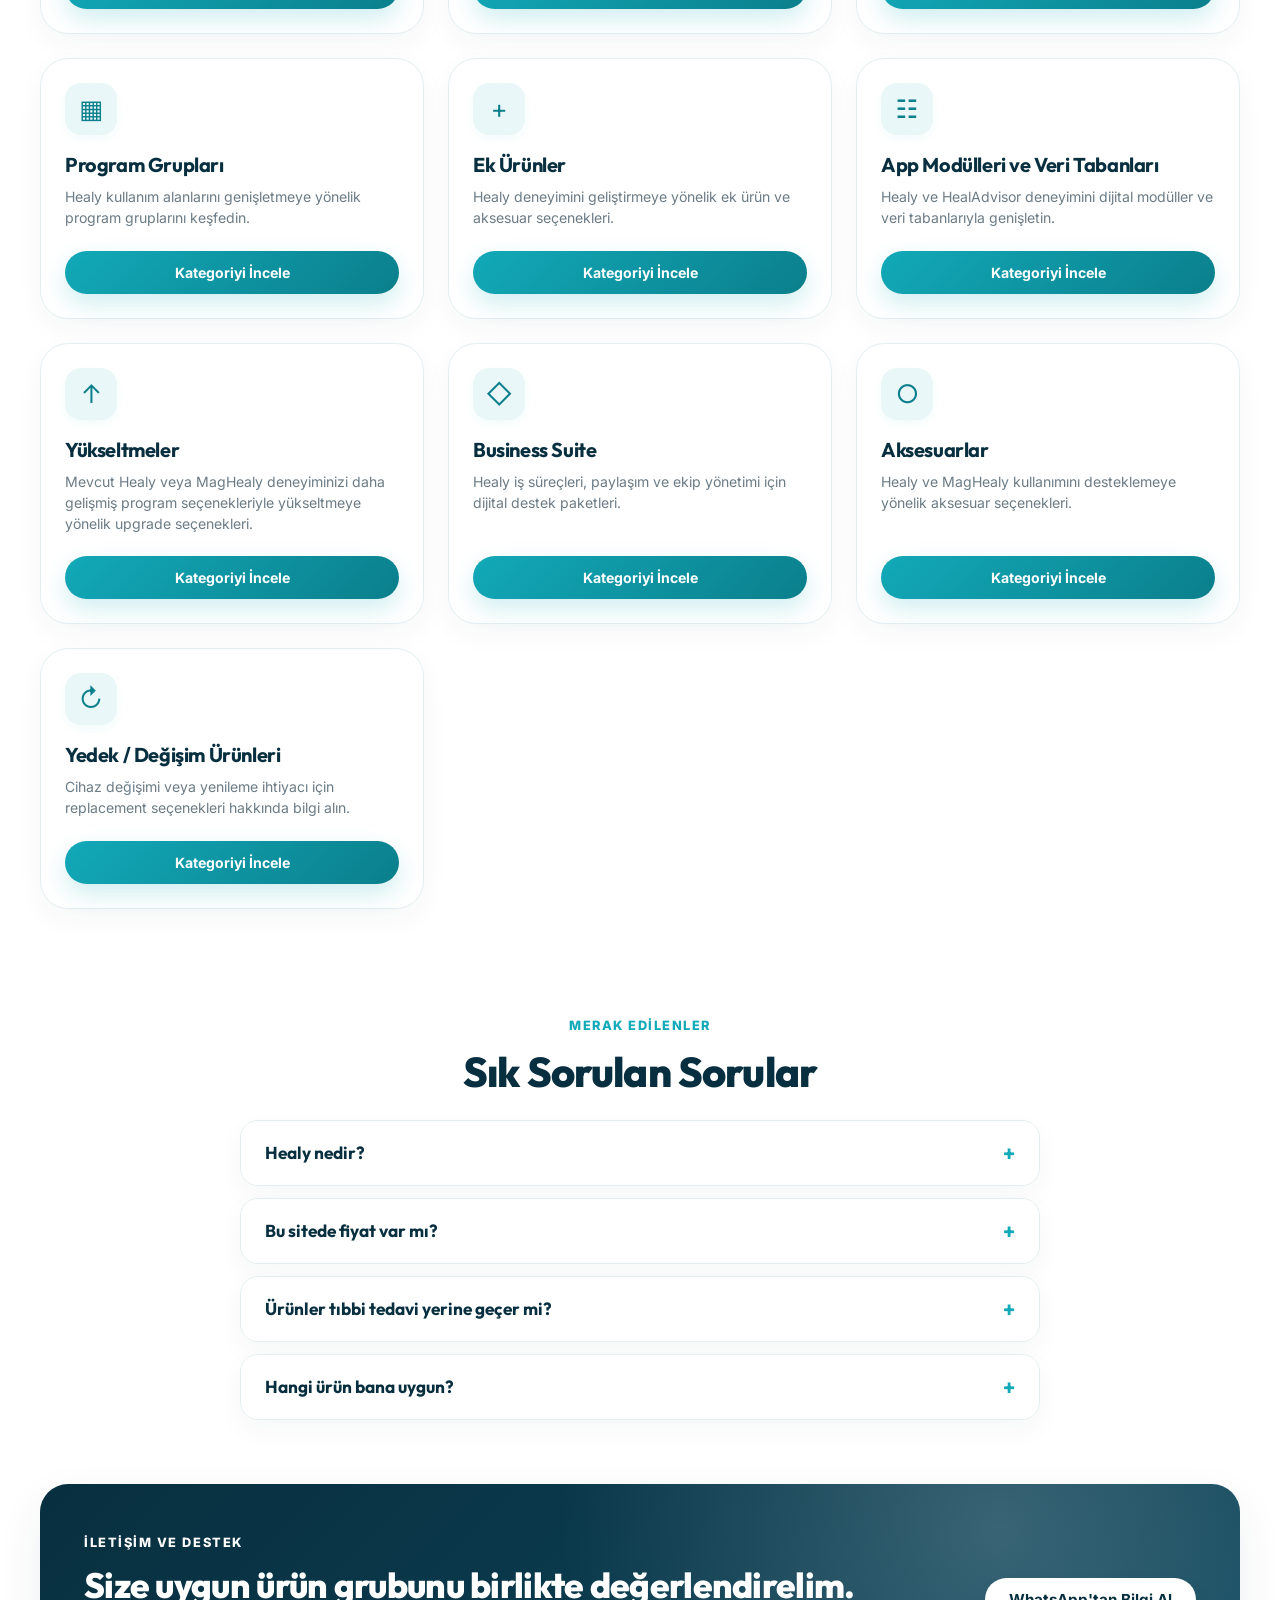
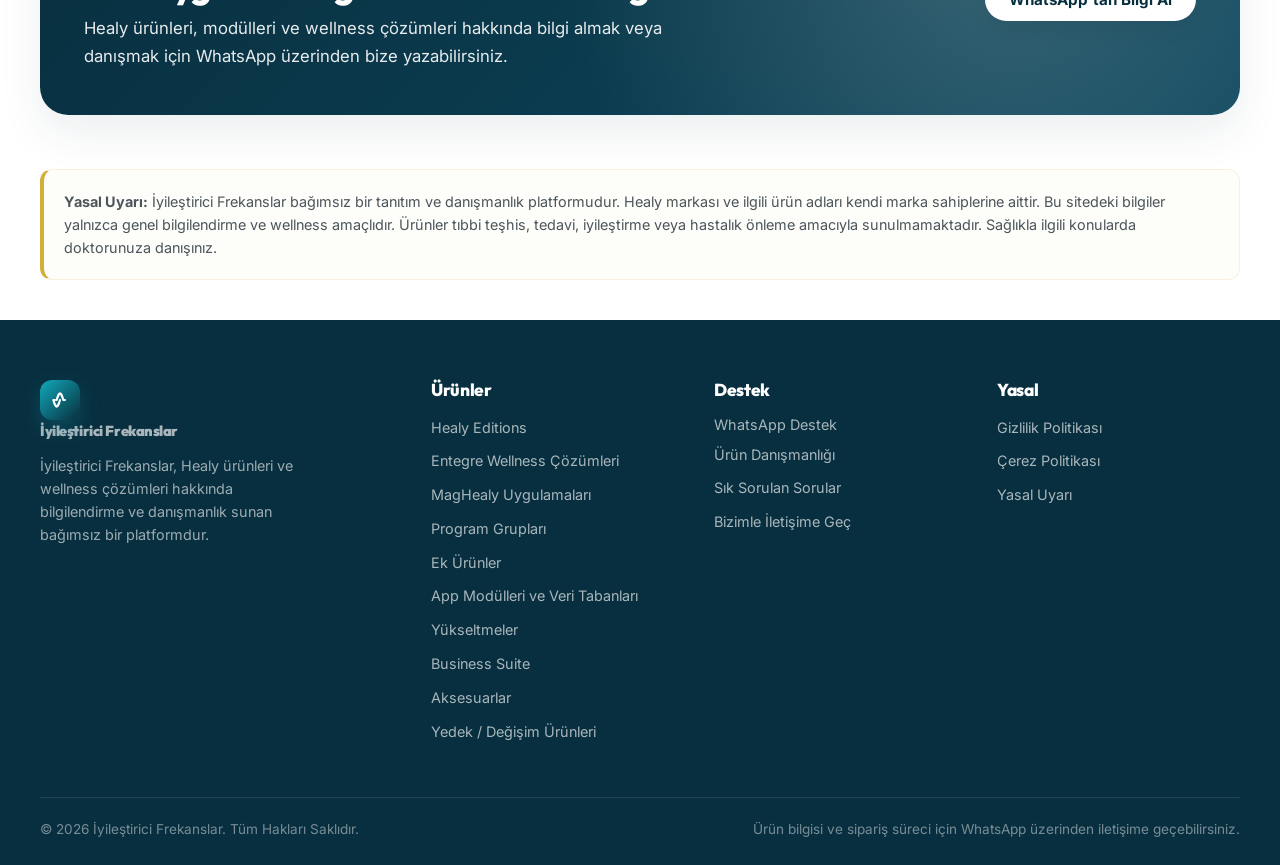
==== commit 2e8604ef: "Implement comprehensive SEO optimization and medical claim compliance overhaul" ====
--- a/index.html
+++ b/index.html
@@ -6,20 +6,47 @@
   <title>İyileştirici Frekanslar | Healy Ürünleri ve Wellness Danışmanlığı</title>
   <meta name="description" content="İyileştirici Frekanslar üzerinden Healy ürünleri, program grupları, modüller ve wellness çözümleri hakkında bilgi alın. Ürün seçimi için WhatsApp üzerinden danışmanlık alın." />
   <meta name="robots" content="index, follow" />
+  <link rel="canonical" href="https://iyilestiricifrekanslar.com/" />
   
   <!-- Open Graph / Facebook -->
   <meta property="og:type" content="website" />
-  <meta property="og:url" content="https://freqwell.com/" />
-  <meta property="og:title" content="İyileştirici Frekanslar | Healy Ürünleri ve Wellness Danışmanlığı</title>
+  <meta property="og:url" content="https://iyilestiricifrekanslar.com/" />
+  <meta property="og:title" content="İyileştirici Frekanslar | Healy Ürünleri ve Wellness Danışmanlığı" />
   <meta property="og:description" content="İyileştirici Frekanslar üzerinden Healy ürünleri ve wellness çözümleri hakkında bilgi edinin ve WhatsApp üzerinden ücretsiz danışmanlık alın." />
-  <meta property="og:image" content="" />
+  <meta property="og:image" content="https://iyilestiricifrekanslar.com/images/healy-discover.jpg" />
 
   <!-- Twitter -->
   <meta property="twitter:card" content="summary_large_image" />
-  <meta property="twitter:title" content="İyileştirici Frekanslar | Healy Ürünleri ve Wellness Danışmanlığı</title>
+  <meta property="twitter:title" content="İyileştirici Frekanslar | Healy Ürünleri ve Wellness Danışmanlığı" />
   <meta property="twitter:description" content="İyileştirici Frekanslar üzerinden Healy ürünleri ve wellness çözümleri hakkında bilgi edinin ve WhatsApp üzerinden ücretsiz danışmanlık alın." />
+  <meta property="twitter:image" content="https://iyilestiricifrekanslar.com/images/healy-discover.jpg" />
 
   <link rel="stylesheet" href="css/style.css" />
+
+  <!-- JSON-LD Schema Markups -->
+  <script type="application/ld+json">
+  {
+    "@context": "https://schema.org",
+    "@type": "Organization",
+    "name": "İyileştirici Frekanslar",
+    "url": "https://iyilestiricifrekanslar.com/",
+    "logo": "https://iyilestiricifrekanslar.com/images/healy-discover.jpg",
+    "contactPoint": {
+      "@type": "ContactPoint",
+      "telephone": "+90-545-634-5664",
+      "contactType": "customer service",
+      "availableLanguage": "Turkish"
+    }
+  }
+  </script>
+  <script type="application/ld+json">
+  {
+    "@context": "https://schema.org",
+    "@type": "WebSite",
+    "name": "İyileştirici Frekanslar",
+    "url": "https://iyilestiricifrekanslar.com/"
+  }
+  </script>
 </head>
 <body data-page="home">
 
@@ -52,10 +79,10 @@
       </button>
 
       <div class="nav-links" id="navLinks">
-        <a href="#home">Ana Sayfa</a>
-        <a href="#healy-nedir">Healy Nedir?</a>
+        <a href="index.html" class="active">Ana Sayfa</a>
+        <a href="healy-nedir.html">Healy Nedir?</a>
         <div class="dropdown">
-          <a href="#products">Ürünler <span style="font-size: 0.8rem; margin-left: 2px;">▾</span></a>
+          <a href="healy-urunleri.html">Ürünler <span style="font-size: 0.8rem; margin-left: 2px;">▾</span></a>
           <div class="dropdown-menu">
             <a href="pages/category-overview.html?category=editions">Healy Editions</a>
             <a href="pages/category-overview.html?category=integrated-wellness">Entegre Wellness Çözümleri</a>
@@ -70,9 +97,8 @@
           </div>
         </div>
         <a href="#" id="quizNavBtn">Cihazını Bul 🪄</a>
-        <a href="pages/category-overview.html?category=editions">Genel Bakış</a>
-        <a href="#faq">SSS</a>
-        <a href="#contact">Bizimle İletişime Geç</a>
+        <a href="sss.html">SSS</a>
+        <a href="iletisim.html">Bizimle İletişime Geç</a>
       </div>
 
       <button class="primary-btn header-cta" data-whatsapp-general>WhatsApp'tan Bilgi Al</button>
@@ -253,16 +279,15 @@
       <div>
         <h3>Destek</h3>
         <button class="footer-link-btn" data-whatsapp-general>WhatsApp Destek</button>
-        <a href="#healy-nedir">Ürün Danışmanlığı</a>
-        <a href="#faq">Sık Sorulan Sorular</a>
-        <a href="#contact">Bizimle İletişime Geç</a>
+        <a href="healy-nedir.html">Ürün Danışmanlığı</a>
+        <a href="sss.html">Sık Sorulan Sorular</a>
+        <a href="iletisim.html">Bizimle İletişime Geç</a>
       </div>
       <div>
         <h3>Yasal</h3>
-        <a href="#contact">Gizlilik Politikası</a>
-        <a href="#contact">Mesafeli Satış Sözleşmesi</a>
-        <a href="#contact">İade ve Değişim</a>
-        <a href="#contact">Yasal Uyarı</a>
+        <a href="gizlilik-politikasi.html">Gizlilik Politikası</a>
+        <a href="cerez-politikasi.html">Çerez Politikası</a>
+        <a href="yasal-bilgilendirme.html">Yasal Uyarı</a>
       </div>
     </div>
     <div class="container footer-bottom">
--- a/css/style.css
+++ b/css/style.css
@@ -1799,3 +1799,197 @@
   }
 }
 
+/* WhatsApp Widget Styles */
+.wa-widget {
+  position: fixed;
+  bottom: 30px;
+  left: 30px;
+  z-index: 999;
+  font-family: 'Inter', sans-serif;
+}
+
+.wa-floating-btn {
+  width: 56px;
+  height: 56px;
+  border-radius: 50%;
+  background-color: #25D366;
+  border: none;
+  cursor: pointer;
+  box-shadow: 0 8px 24px rgba(37, 211, 102, 0.4);
+  display: flex;
+  align-items: center;
+  justify-content: center;
+  transition: var(--transition);
+  outline: none;
+}
+
+.wa-floating-btn:hover {
+  transform: scale(1.08);
+  box-shadow: 0 12px 30px rgba(37, 211, 102, 0.6);
+}
+
+.wa-floating-icon {
+  width: 30px;
+  height: 30px;
+}
+
+.wa-popup {
+  position: absolute;
+  bottom: 76px;
+  left: 0;
+  width: 320px;
+  background: rgba(255, 255, 255, 0.85);
+  backdrop-filter: blur(20px);
+  -webkit-backdrop-filter: blur(20px);
+  border: 1px solid rgba(255, 255, 255, 0.5);
+  border-radius: var(--radius-sm);
+  box-shadow: var(--shadow);
+  overflow: hidden;
+  display: flex;
+  flex-direction: column;
+  opacity: 0;
+  visibility: hidden;
+  transform: translateY(15px);
+  transition: opacity 0.3s cubic-bezier(0.16, 1, 0.3, 1), transform 0.3s cubic-bezier(0.16, 1, 0.3, 1), visibility 0.3s;
+}
+
+.wa-popup.active {
+  opacity: 1;
+  visibility: visible;
+  transform: translateY(0);
+}
+
+.wa-popup-header {
+  background: linear-gradient(135deg, #128C7E, #075E54);
+  color: #ffffff;
+  padding: 16px;
+  display: flex;
+  align-items: center;
+  gap: 12px;
+  position: relative;
+}
+
+.wa-popup-avatar {
+  width: 40px;
+  height: 40px;
+  border-radius: 50%;
+  background: rgba(255, 255, 255, 0.2);
+  display: flex;
+  align-items: center;
+  justify-content: center;
+  font-size: 1.2rem;
+}
+
+.wa-popup-info {
+  display: flex;
+  flex-direction: column;
+}
+
+.wa-popup-name {
+  font-family: 'Outfit', sans-serif;
+  font-weight: 600;
+  font-size: 0.95rem;
+  line-height: 1.2;
+}
+
+.wa-popup-status {
+  font-size: 0.75rem;
+  opacity: 0.9;
+  display: flex;
+  align-items: center;
+  gap: 4px;
+}
+
+.wa-popup-dot {
+  width: 6px;
+  height: 6px;
+  background-color: #25D366;
+  border-radius: 50%;
+  display: inline-block;
+  animation: waPulse 1.8s infinite;
+}
+
+.wa-popup-close {
+  position: absolute;
+  top: 12px;
+  right: 12px;
+  background: transparent;
+  border: none;
+  color: #ffffff;
+  font-size: 1.4rem;
+  cursor: pointer;
+  opacity: 0.7;
+  transition: opacity 0.2s;
+  line-height: 1;
+}
+
+.wa-popup-close:hover {
+  opacity: 1;
+}
+
+.wa-popup-body {
+  padding: 18px;
+  background-color: rgba(230, 240, 235, 0.4);
+}
+
+.wa-popup-msg {
+  background: #ffffff;
+  padding: 12px 14px;
+  border-radius: 0 14px 14px 14px;
+  font-size: 0.88rem;
+  line-height: 1.45;
+  color: var(--text);
+  box-shadow: 0 2px 6px rgba(0, 0, 0, 0.03);
+  position: relative;
+}
+
+.wa-popup-footer {
+  padding: 12px 18px 18px;
+  background-color: #ffffff;
+}
+
+.wa-popup-btn {
+  display: flex;
+  align-items: center;
+  justify-content: center;
+  gap: 8px;
+  background-color: #25D366;
+  color: #ffffff;
+  text-decoration: none;
+  font-weight: 600;
+  font-size: 0.9rem;
+  padding: 10px 16px;
+  border-radius: 12px;
+  box-shadow: 0 4px 12px rgba(37, 211, 102, 0.2);
+  transition: var(--transition);
+}
+
+.wa-popup-btn:hover {
+  background-color: #20ba59;
+  transform: translateY(-1px);
+  box-shadow: 0 6px 16px rgba(37, 211, 102, 0.3);
+}
+
+.wa-icon {
+  width: 20px;
+  height: 20px;
+}
+
+@keyframes waPulse {
+  0% { transform: scale(0.95); opacity: 0.5; }
+  50% { transform: scale(1.2); opacity: 1; }
+  100% { transform: scale(0.95); opacity: 0.5; }
+}
+
+@media (max-width: 576px) {
+  .wa-widget {
+    bottom: 20px;
+    left: 20px;
+  }
+  .wa-popup {
+    width: 280px;
+    bottom: 70px;
+  }
+}
+
+
